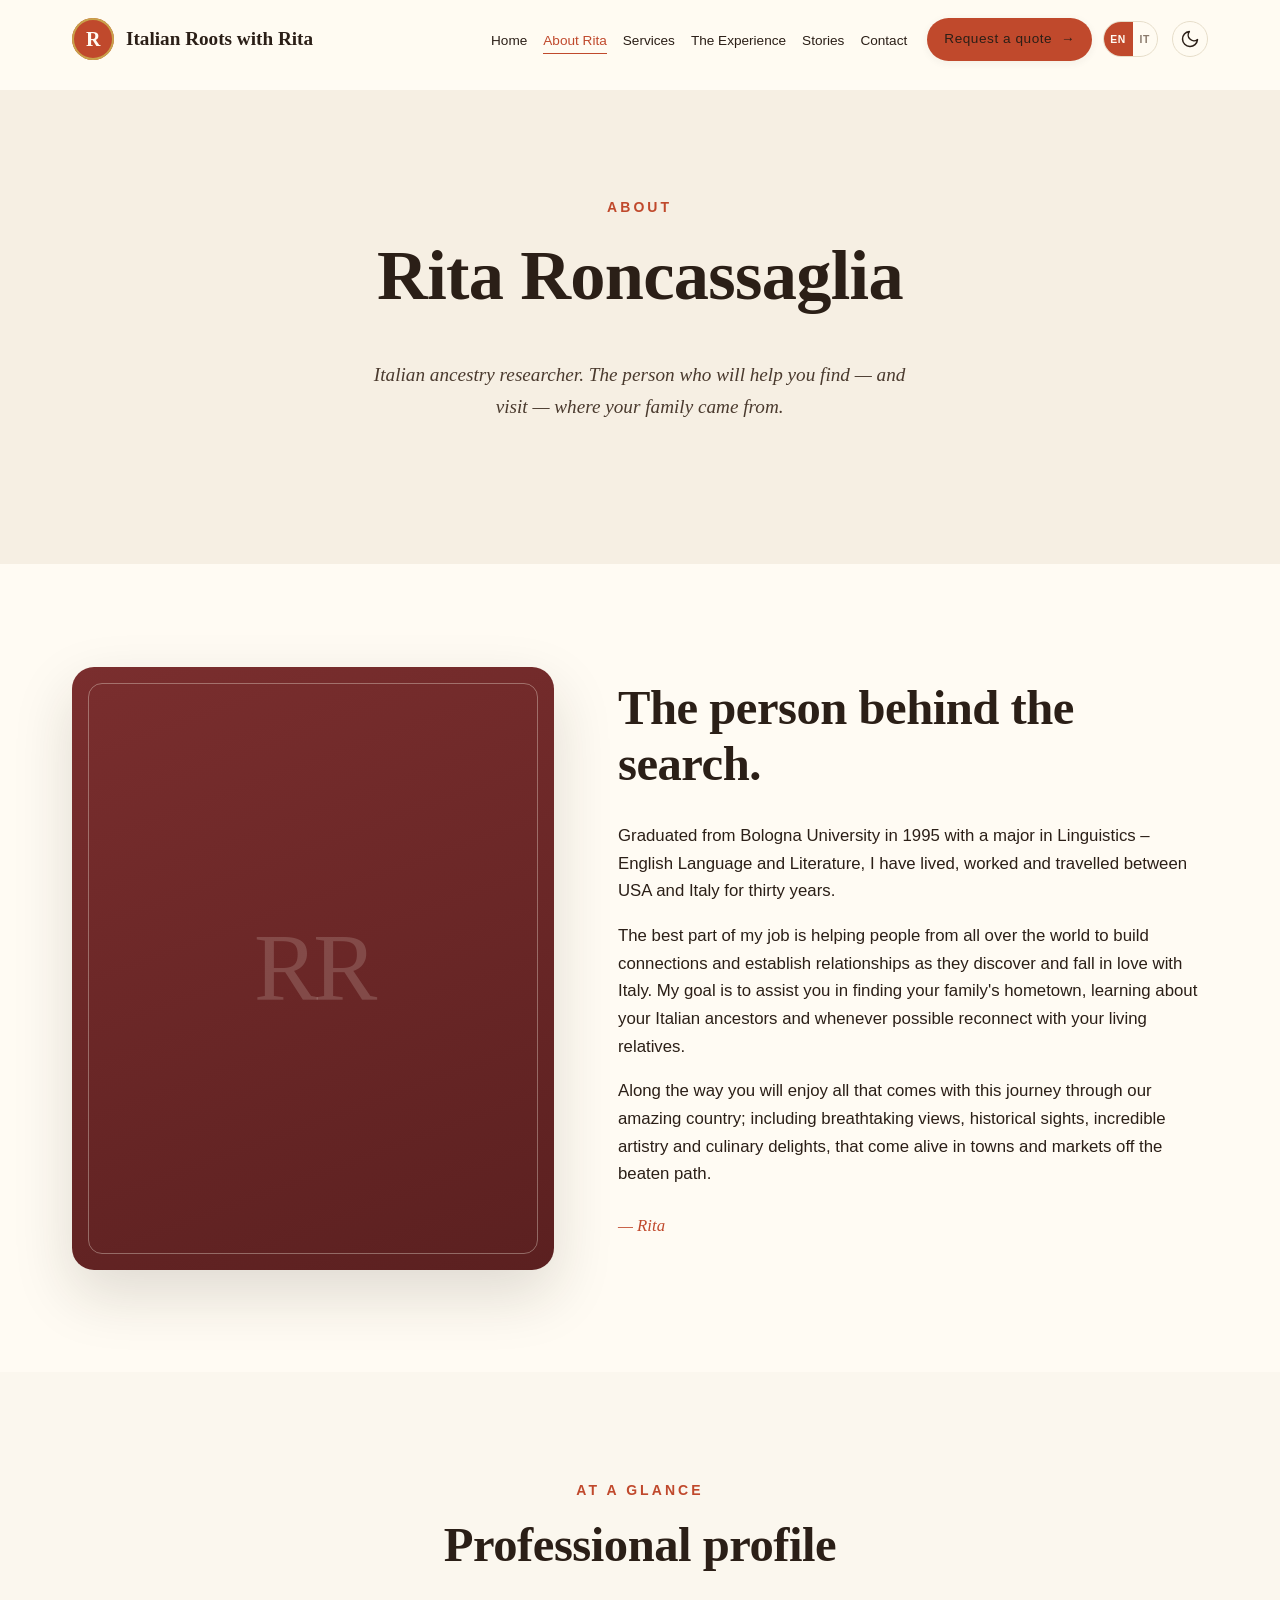
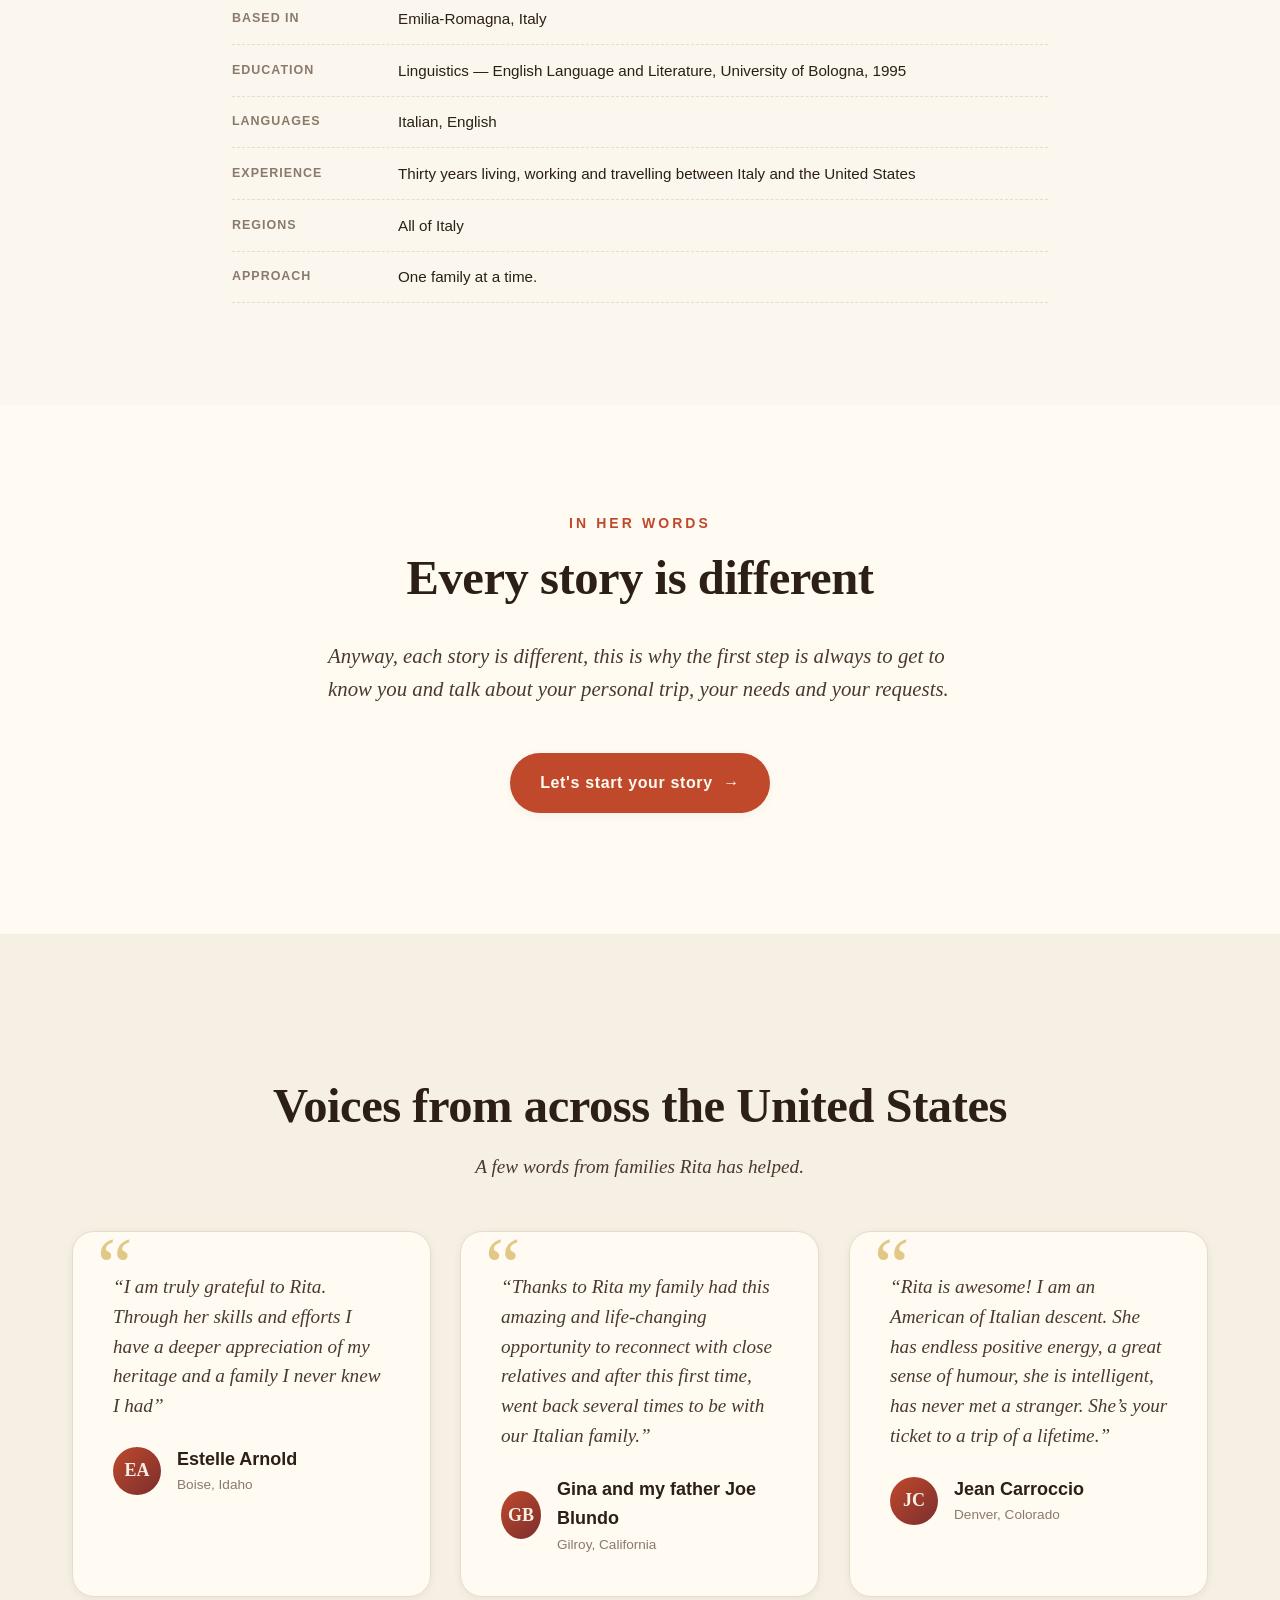
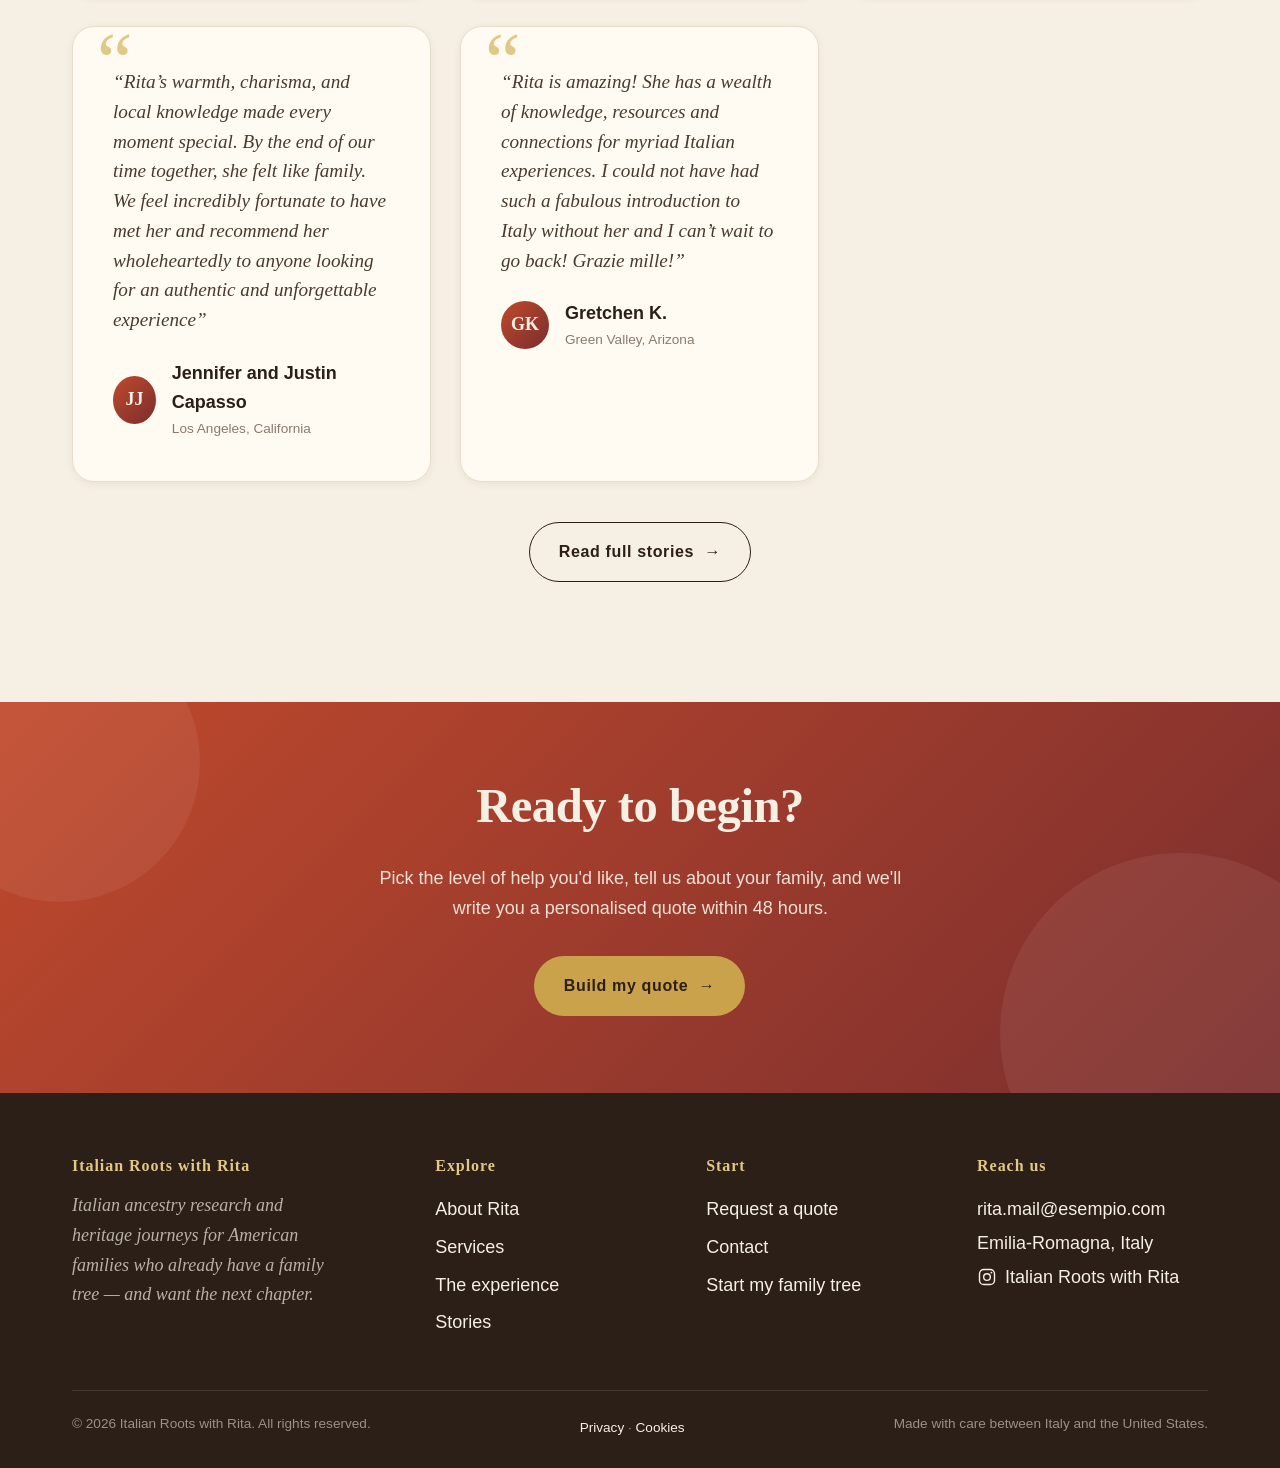
==== about.html @ 190e969a "Revisione dei contenuti e versione italiana del sito Contenuti - Auto a noleggio: Rita non e' piu' d" ====
<!DOCTYPE html>
<html lang="en">
<head>
  <meta charset="UTF-8" />
  <meta name="viewport" content="width=device-width, initial-scale=1.0" />
  <meta name="color-scheme" content="light dark" />
  <script>
    (function(){
      function apply(){
        try{
          if(localStorage.getItem("rr_theme")==="dark"){
            document.documentElement.setAttribute("data-theme","dark");
          }else{
            document.documentElement.removeAttribute("data-theme");
          }
        }catch(e){}
      }
      apply();
      window.addEventListener("pageshow", function(e){ if(e.persisted) apply(); });
    })();
  </script>
  <title>About Rita — Italian Ancestry Research</title>
  <meta name="description" content="Meet Rita Roncassaglia: Italian researcher, parish-record specialist, and personal assistant for American families looking for their Italian origins." />
  <link rel="icon" href="assets/img/favicon.svg" type="image/svg+xml" />
  <link rel="apple-touch-icon" href="assets/img/favicon.svg" />
  <meta property="og:type" content="website" />
  <meta property="og:title" content="About Rita — Italian Ancestry Research" />
  <meta property="og:description" content="Meet Rita Roncassaglia: Italian researcher, parish-record specialist, and personal assistant for American families looking for their Italian origins." />
  <meta property="og:image" content="https://rikybasket33.github.io/sito-rita/assets/img/og-card.png" />
  <meta property="og:locale" content="en_US" />
  <meta name="twitter:card" content="summary_large_image" />
  <meta name="twitter:title" content="About Rita — Italian Ancestry Research" />
  <meta name="twitter:description" content="Meet Rita Roncassaglia: Italian researcher, parish-record specialist, and personal assistant for American families looking for their Italian origins." />
  <meta name="twitter:image" content="https://rikybasket33.github.io/sito-rita/assets/img/og-card.png" />

  <link rel="stylesheet" href="assets/css/fonts.css">
  <link rel="stylesheet" href="assets/css/main.css" />
  <link rel="stylesheet" href="assets/css/responsive.css" />
</head>
<body>

  <a class="skip-link" href="#main">Skip to content</a>

  <header class="nav">
    <div class="container nav__inner">
      <a href="index.html" class="brand">
        <span class="brand__mark">R</span>
        <span>
          <span class="brand__name" data-biz="name">Italian Roots with Rita</span>
          <span class="brand__tagline" data-biz="tagline">Italian Ancestry & Heritage Journeys</span>
        </span>
      </a>
      <nav class="nav__group">
        <ul class="nav__links">
          <li><a href="index.html">Home</a></li>
          <li><a href="about.html">About Rita</a></li>
          <li><a href="services.html">Services</a></li>
          <li><a href="experience.html">The Experience</a></li>
          <li><a href="testimonials.html">Stories</a></li>
          <li><a href="contact.html">Contact</a></li>
          <li class="nav__cta"><a class="btn btn--primary" href="quote.html"><span>Request a quote</span> <span class="arrow">→</span></a></li>
        </ul>
        <div class="lang-switch" role="group" aria-label="Language / Lingua">
          <button class="lang-switch__btn is-active" type="button" data-lang="en" aria-pressed="true">EN</button>
          <button class="lang-switch__btn" type="button" data-lang="it" aria-pressed="false">IT</button>
        </div>
        <button class="theme-toggle" type="button" aria-label="Switch to dark mode" aria-pressed="false">
          <svg class="icon-moon" viewBox="0 0 24 24" fill="none" stroke="currentColor" stroke-width="1.8" stroke-linecap="round" stroke-linejoin="round" aria-hidden="true">
            <path d="M21 12.79A9 9 0 1 1 11.21 3 7 7 0 0 0 21 12.79z"/>
          </svg>
          <svg class="icon-sun" viewBox="0 0 24 24" fill="none" stroke="currentColor" stroke-width="1.8" stroke-linecap="round" stroke-linejoin="round" aria-hidden="true">
            <circle cx="12" cy="12" r="4"/>
            <path d="M12 2v2M12 20v2M4.93 4.93l1.41 1.41M17.66 17.66l1.41 1.41M2 12h2M20 12h2M4.93 19.07l1.41-1.41M17.66 6.34l1.41-1.41"/>
          </svg>
        </button>
        <button class="nav__toggle" aria-label="Menu" aria-expanded="false">
          <span></span><span></span><span></span>
        </button>
      </nav>
    </div>
  </header>

  <main class="page" id="main">

    <!-- ===================== HEADER ===================== -->
    <section class="section section--cream-deep">
      <div class="container container--narrow" style="text-align:center;">
        <span class="eyebrow eyebrow--center reveal">About</span>
        <h1 class="reveal">Rita Roncassaglia</h1>
        <p class="section-subtitle reveal" style="margin-left:auto; margin-right:auto;">
          Italian ancestry researcher. The person who will help you find — and visit — where your family came from.
        </p>
      </div>
    </section>

    <!-- ===================== PROFILE ===================== -->
    <section class="section">
      <div class="container">
        <div class="profile">
          <div class="profile__media reveal reveal--left">
            <div class="frame-ornament"></div>
            <object class="ornament" style="position:absolute; top:14px; left:14px; width:46px; color: var(--c-gold-soft);" data="assets/img/ornament-corner.svg" type="image/svg+xml" aria-hidden="true"></object>
            <object class="ornament" style="position:absolute; bottom:14px; right:14px; width:46px; color: var(--c-gold-soft); transform: rotate(180deg);" data="assets/img/ornament-corner.svg" type="image/svg+xml" aria-hidden="true"></object>
          </div>
          <div class="profile__body reveal reveal--right">
            <h2>The person behind the search.</h2>
            <p>
              Graduated from Bologna University in 1995 with a major in Linguistics – English Language
              and Literature, I have lived, worked and travelled between USA and Italy for thirty years.
            </p>
            <p>
              The best part of my job is helping people from all over the world to build connections and
              establish relationships as they discover and fall in love with Italy. My goal is to assist you
              in finding your family's hometown, learning about your Italian ancestors and whenever possible
              reconnect with your living relatives.
            </p>
            <p>
              Along the way you will enjoy all that comes with this journey through our amazing country;
              including breathtaking views, historical sights, incredible artistry and culinary delights,
              that come alive in towns and markets off the beaten path.
            </p>
            <p class="profile__signature">— Rita</p>
          </div>
        </div>
      </div>
    </section>

    <!-- ===================== FACTS ===================== -->
    <section class="section section--cream">
      <div class="container container--narrow">
        <div class="reveal" style="text-align:center;">
          <span class="eyebrow eyebrow--center">At a glance</span>
          <h2>Professional profile</h2>
        </div>
        <dl class="fact-list reveal" data-delay="150">
          <li><dt class="lbl">Based in</dt><dd data-biz="location">Italy</dd></li>
          <li><dt class="lbl">Education</dt><dd>Linguistics &mdash; English Language and Literature, University of Bologna, 1995</dd></li>
          <li><dt class="lbl">Languages</dt><dd>Italian, English</dd></li>
          <li><dt class="lbl">Experience</dt><dd>Thirty years living, working and travelling between Italy and the United States</dd></li>
          <li><dt class="lbl">Regions</dt><dd>All of Italy</dd></li>
          <li><dt class="lbl">Approach</dt><dd>One family at a time.</dd></li>
        </dl>
      </div>
    </section>

    <!-- ===================== HER WORDS ===================== -->
    <section class="section">
      <div class="container container--narrow">
        <div class="reveal" style="text-align:center;">
          <span class="eyebrow eyebrow--center">In her words</span>
          <h2>Every story is different</h2>
        </div>

        <div class="reveal" data-delay="150" style="font-family: var(--f-accent); font-size: 1.3rem; line-height: 1.6; color: var(--c-ink-soft); font-style: italic; max-width: 60ch; margin: 2rem auto;">
          <p>
            Anyway, each story is different, this is why the first step is always to get to know you
            and talk about your personal trip, your needs and your requests.
          </p>
        </div>
        <p style="text-align:center; margin-top: 3rem;" class="reveal">
          <a href="quote.html" class="btn btn--primary">Let's start your story <span class="arrow">→</span></a>
        </p>
      </div>
    </section>

    <!-- ===================== CREDIBILITY ===================== -->
    <section class="section section--cream-deep">
      <div class="container">
        <div style="text-align:center;">
          <span class="eyebrow eyebrow--center reveal">Who I've helped</span>
          <h2 class="section-title reveal">Voices from across the United States</h2>
          <p class="section-subtitle reveal" style="margin-left:auto; margin-right:auto;">
            A few words from families Rita has helped.
          </p>
        </div>

        <div class="testimonials-grid" style="margin-top: 3rem;">
          <article class="testimonial reveal">
            <p class="testimonial__body">&ldquo;I am truly grateful to Rita. Through her skills and efforts I have a deeper appreciation of my heritage and a family I never knew I had&rdquo;</p>
            <div class="testimonial__author">
              <div class="testimonial__avatar">EA</div>
              <div>
                <div class="testimonial__name">Estelle Arnold</div>
                <div class="testimonial__from">Boise, Idaho</div>
              </div>
            </div>
          </article>

          <article class="testimonial reveal" data-delay="80">
            <p class="testimonial__body">&ldquo;Thanks to Rita my family had this amazing and life-changing opportunity to reconnect with close relatives and after this first time, went back several times to be with our Italian family.&rdquo;</p>
            <div class="testimonial__author">
              <div class="testimonial__avatar">GB</div>
              <div>
                <div class="testimonial__name">Gina and my father Joe Blundo</div>
                <div class="testimonial__from">Gilroy, California</div>
              </div>
            </div>
          </article>

          <article class="testimonial reveal" data-delay="160">
            <p class="testimonial__body">&ldquo;Rita is awesome! I am an American of Italian descent. She has endless positive energy, a great sense of humour, she is intelligent, has never met a stranger. She&rsquo;s your ticket to a trip of a lifetime.&rdquo;</p>
            <div class="testimonial__author">
              <div class="testimonial__avatar">JC</div>
              <div>
                <div class="testimonial__name">Jean Carroccio</div>
                <div class="testimonial__from">Denver, Colorado</div>
              </div>
            </div>
          </article>

          <article class="testimonial reveal" data-delay="240">
            <p class="testimonial__body">&ldquo;Rita&rsquo;s warmth, charisma, and local knowledge made every moment special. By the end of our time together, she felt like family. We feel incredibly fortunate to have met her and recommend her wholeheartedly to anyone looking for an authentic and unforgettable experience&rdquo;</p>
            <div class="testimonial__author">
              <div class="testimonial__avatar">JJ</div>
              <div>
                <div class="testimonial__name">Jennifer and Justin Capasso</div>
                <div class="testimonial__from">Los Angeles, California</div>
              </div>
            </div>
          </article>

          <article class="testimonial reveal" data-delay="320">
            <p class="testimonial__body">&ldquo;Rita is amazing! She has a wealth of knowledge, resources and connections for myriad Italian experiences. I could not have had such a fabulous introduction to Italy without her and I can&rsquo;t wait to go back! Grazie mille!&rdquo;</p>
            <div class="testimonial__author">
              <div class="testimonial__avatar">GK</div>
              <div>
                <div class="testimonial__name">Gretchen K.</div>
                <div class="testimonial__from">Green Valley, Arizona</div>
              </div>
            </div>
          </article>
        </div>

        <p class="reveal" style="text-align:center; margin-top: 2.5rem;">
          <a href="testimonials.html" class="btn btn--ghost">Read full stories <span class="arrow">→</span></a>
        </p>
      </div>
    </section>

    <!-- CTA -->
    <section class="cta-strip">
      <div class="container">
        <h2 class="reveal">Ready to begin?</h2>
        <p class="reveal">
          Pick the level of help you'd like, tell us about your family, and we'll write you a personalised quote within 48 hours.
        </p>
        <a href="quote.html" class="btn btn--gold reveal">Build my quote <span class="arrow">→</span></a>
      </div>
    </section>

  </main>

  <footer class="footer">
    <div class="container">
      <div class="footer__grid">
        <div class="footer__brand">
          <h4 data-biz="name">Italian Roots with Rita</h4>
          <p>Italian ancestry research and heritage journeys for American families who already have a family tree — and want the next chapter.</p>
        </div>
        <div><h4>Explore</h4><ul>
          <li><a href="about.html">About Rita</a></li>
          <li><a href="services.html">Services</a></li>
          <li><a href="experience.html">The experience</a></li>
          <li><a href="testimonials.html">Stories</a></li>
        </ul></div>
        <div><h4>Start</h4><ul>
          <li><a href="quote.html">Request a quote</a></li>
          <li><a href="contact.html">Contact</a></li>
          <li><a href="contact.html#tree">Start my family tree</a></li>
        </ul></div>
        <div><h4>Reach us</h4><ul>
          <li><a href="#" data-biz="email">info@example.com</a></li>
          <li><span data-biz="location">Emilia-Romagna, Italy</span></li>
          <li><a class="footer__ig" data-biz="instagram" href="https://www.instagram.com/" target="_blank" rel="noopener me" aria-label="Italian Roots with Rita on Instagram"><svg viewBox="0 0 24 24" fill="none" stroke="currentColor" stroke-width="1.7" stroke-linecap="round" stroke-linejoin="round" aria-hidden="true"><rect x="3" y="3" width="18" height="18" rx="5.2"/><circle cx="12" cy="12" r="4"/><circle cx="17.3" cy="6.7" r="1.15" fill="currentColor" stroke="none"/></svg><span>Italian Roots with Rita</span></a></li>
        </ul></div>
      </div>
      <div class="footer__bottom">
        <span>© <span data-biz="year">2026</span> Italian Roots with Rita. <span>All rights reserved.</span></span>
        <span><a href="privacy.html">Privacy</a> &middot; <a href="cookies.html">Cookies</a></span>
        <span>Made with care between Italy and the United States.</span>
      </div>
    </div>
  </footer>

  <script src="assets/js/config.js"></script>
  <script src="assets/js/main.js"></script>
  <script src="assets/js/i18n-it.js"></script>
  <script src="assets/js/i18n.js"></script>
</body>
</html>
---- assets/css/main.css ----
/* =============================================================
   ROOT TOKENS — Tuscan / Italian heritage palette
   ============================================================= */
:root {
  /* Colors */
  --c-terracotta: #C0492C;
  --c-terracotta-deep: #9A3A23;
  --c-cream: #F6EFE3;
  --c-cream-soft: #FBF7EE;
  --c-ivory: #FFFBF3;
  --c-olive: #6E7F4F;
  --c-olive-deep: #54623C;
  --c-wine: #7A2E2E;
  --c-wine-deep: #5B2020;
  --c-gold: #C9A24B;
  --c-gold-soft: #E2C886;
  --c-ink: #2B1F17;
  --c-ink-soft: #4A3A2E;
  --c-muted: #8A7A6C;
  --c-line: #E6DDC9;

  /* Typography */
  --f-display: "Playfair Display", "Cormorant Garamond", Georgia, serif;
  --f-accent: "Cormorant Garamond", Georgia, serif;
  --f-body: "Inter", "Helvetica Neue", Arial, sans-serif;

  /* Sizing — generous for older readers */
  --fs-xxxl: clamp(2.6rem, 5.5vw, 4.6rem);
  --fs-xxl:  clamp(2rem, 3.8vw, 3.2rem);
  --fs-xl:   clamp(1.5rem, 2.4vw, 2.1rem);
  --fs-l:    clamp(1.2rem, 1.5vw, 1.4rem);
  --fs-m:    1.125rem;
  --fs-s:    1rem;
  --fs-xs:   0.875rem;

  /* Layout */
  --container: 1200px;
  --container-narrow: 880px;
  --radius-s: 6px;
  --radius-m: 12px;
  --radius-l: 22px;

  /* Shadows — soft and warm, never harsh */
  --shadow-s: 0 2px 8px rgba(43, 31, 23, 0.06);
  --shadow-m: 0 10px 30px rgba(43, 31, 23, 0.10);
  --shadow-l: 0 24px 60px rgba(43, 31, 23, 0.15);

  /* Motion */
  --ease: cubic-bezier(0.22, 0.61, 0.36, 1);
  --t-fast: 180ms;
  --t-med: 380ms;
  --t-slow: 720ms;
}

/* =============================================================
   RESET / BASE
   ============================================================= */
*, *::before, *::after { box-sizing: border-box; }

html {
  scroll-behavior: smooth;
  /* La barra in alto e' fissa: senza questo, saltando a un
     ancoraggio (#driving, #journey, #tree...) il titolo finisce sotto. */
  scroll-padding-top: 6rem;
}

body {
  margin: 0;
  font-family: var(--f-body);
  font-size: var(--fs-m);
  line-height: 1.65;
  color: var(--c-ink);
  background: var(--c-ivory);
  -webkit-font-smoothing: antialiased;
  text-rendering: optimizeLegibility;
}

img, svg { max-width: 100%; display: block; }

h1, h2, h3, h4 {
  font-family: var(--f-display);
  font-weight: 600;
  color: var(--c-ink);
  line-height: 1.15;
  letter-spacing: -0.01em;
  margin: 0 0 0.6em;
}

h1 { font-size: var(--fs-xxxl); }
h2 { font-size: var(--fs-xxl); }
h3 { font-size: var(--fs-xl); }
h4 { font-size: var(--fs-l); }

p { margin: 0 0 1em; }

a {
  color: var(--c-wine);
  text-decoration: none;
  transition: color var(--t-fast) var(--ease);
}
a:hover { color: var(--c-terracotta); }

::selection { background: var(--c-gold-soft); color: var(--c-ink); }

/* =============================================================
   LAYOUT HELPERS
   ============================================================= */
.container {
  width: 100%;
  max-width: var(--container);
  margin: 0 auto;
  padding: 0 clamp(1rem, 3vw, 2rem);
}
.container--narrow { max-width: var(--container-narrow); }

.section {
  padding: clamp(4rem, 8vw, 7rem) 0;
  position: relative;
}
.section--tight { padding: clamp(2.5rem, 5vw, 4rem) 0; }
.section--cream { background: var(--c-cream-soft); }
.section--cream-deep { background: var(--c-cream); }
.section--dark {
  background: var(--c-ink);
  color: var(--c-cream);
}
.section--dark h1, .section--dark h2, .section--dark h3, .section--dark h4 { color: var(--c-cream); }
.section--dark a { color: var(--c-gold-soft); }

.eyebrow {
  display: inline-block;
  font-family: var(--f-body);
  font-size: var(--fs-xs);
  text-transform: uppercase;
  letter-spacing: 0.22em;
  color: var(--c-terracotta);
  font-weight: 600;
  margin-bottom: 1rem;
  position: relative;
  padding-left: 2.4rem;
}
.eyebrow::before {
  content: "";
  position: absolute;
  left: 0; top: 50%;
  width: 1.8rem; height: 1px;
  background: var(--c-terracotta);
  transform: translateY(-50%);
}
.section--dark .eyebrow { color: var(--c-gold-soft); }
.section--dark .eyebrow::before { background: var(--c-gold-soft); }

.section-title {
  margin-bottom: 1rem;
}
.section-subtitle {
  font-family: var(--f-accent);
  font-size: var(--fs-l);
  color: var(--c-ink-soft);
  font-style: italic;
  max-width: 56ch;
  margin-bottom: 2.5rem;
}
.section--dark .section-subtitle { color: var(--c-cream); opacity: 0.85; }

/* =============================================================
   BUTTONS
   ============================================================= */
.btn {
  display: inline-flex;
  align-items: center;
  gap: 0.65em;
  font-family: var(--f-body);
  font-size: var(--fs-s);
  font-weight: 600;
  letter-spacing: 0.04em;
  padding: 1rem 1.8rem;
  border-radius: 999px;
  border: 1px solid transparent;
  cursor: pointer;
  text-decoration: none;
  transition: transform var(--t-fast) var(--ease),
              background var(--t-med) var(--ease),
              color var(--t-med) var(--ease),
              box-shadow var(--t-med) var(--ease);
  white-space: nowrap;
}
.btn:hover { transform: translateY(-2px); }
.btn:active { transform: translateY(0); }

.btn--primary {
  background: var(--c-terracotta);
  color: var(--c-ivory);
  box-shadow: var(--shadow-s);
}
.btn--primary:hover {
  background: var(--c-terracotta-deep);
  color: var(--c-ivory);
  box-shadow: var(--shadow-m);
}

.btn--ghost {
  background: transparent;
  color: var(--c-ink);
  border-color: var(--c-ink);
}
.btn--ghost:hover {
  background: var(--c-ink);
  color: var(--c-ivory);
}
.section--dark .btn--ghost {
  color: var(--c-cream);
  border-color: var(--c-cream);
}
.section--dark .btn--ghost:hover {
  background: var(--c-cream);
  color: var(--c-ink);
}

.btn--gold {
  background: var(--c-gold);
  color: var(--c-ink);
}
.btn--gold:hover { background: var(--c-gold-soft); }

.btn--wide {
  width: 100%;
  justify-content: center;
}

.btn .arrow {
  display: inline-block;
  transition: transform var(--t-med) var(--ease);
}
.btn:hover .arrow { transform: translateX(4px); }

/* =============================================================
   NAVIGATION
   ============================================================= */
.nav {
  position: fixed;
  top: 0; left: 0; right: 0;
  z-index: 100;
  padding: 1.1rem 0;
  background: rgba(255, 251, 243, 0.85);
  backdrop-filter: saturate(140%) blur(14px);
  -webkit-backdrop-filter: saturate(140%) blur(14px);
  border-bottom: 1px solid transparent;
  transition: padding var(--t-med) var(--ease),
              background var(--t-med) var(--ease),
              border-color var(--t-med) var(--ease);
}
.nav--scrolled {
  padding: 0.7rem 0;
  border-bottom-color: var(--c-line);
  box-shadow: var(--shadow-s);
}

.nav__inner {
  display: flex;
  align-items: center;
  justify-content: space-between;
  gap: 2rem;
}

.brand {
  display: flex;
  align-items: center;
  gap: 0.75rem;
  text-decoration: none;
  color: var(--c-ink);
}
.brand__mark {
  width: 42px; height: 42px;
  border-radius: 50%;
  background: var(--c-terracotta);
  display: grid; place-items: center;
  color: var(--c-ivory);
  font-family: var(--f-display);
  font-weight: 700;
  font-size: 1.25rem;
  letter-spacing: -0.02em;
  box-shadow: inset 0 0 0 2px var(--c-gold);
}
.brand__name {
  font-family: var(--f-display);
  font-size: 1.2rem;
  font-weight: 600;
  line-height: 1.05;
}
.brand__tagline {
  display: block;
  font-family: var(--f-body);
  font-size: 0.72rem;
  letter-spacing: 0.18em;
  text-transform: uppercase;
  color: var(--c-muted);
  font-weight: 500;
  margin-top: 2px;
}

.nav__links {
  display: flex;
  align-items: center;
  gap: 2rem;
  list-style: none;
  padding: 0; margin: 0;
}
.nav__links a {
  color: var(--c-ink);
  font-weight: 500;
  font-size: 0.95rem;
  position: relative;
  padding: 0.3rem 0;
}
.nav__links a::after {
  content: "";
  position: absolute;
  left: 0; bottom: -2px;
  height: 1px; width: 0;
  background: var(--c-terracotta);
  transition: width var(--t-med) var(--ease);
}
.nav__links a:hover { color: var(--c-terracotta); }
.nav__links a:hover::after,
.nav__links a.is-active::after { width: 100%; }
.nav__links a.is-active { color: var(--c-terracotta); }

.nav__cta { margin-left: 0.5rem; }

.nav__group {
  display: flex;
  align-items: center;
  gap: 0.5rem;
}

.nav__toggle {
  display: none;
  background: none;
  border: 0;
  width: 44px; height: 44px;
  cursor: pointer;
  padding: 0;
}
.nav__toggle span {
  display: block;
  width: 24px; height: 2px;
  background: var(--c-ink);
  margin: 5px auto;
  transition: transform var(--t-med) var(--ease), opacity var(--t-fast) var(--ease);
}
.nav--open .nav__toggle span:nth-child(1) { transform: translateY(7px) rotate(45deg); }
.nav--open .nav__toggle span:nth-child(2) { opacity: 0; }
.nav--open .nav__toggle span:nth-child(3) { transform: translateY(-7px) rotate(-45deg); }

/* Pushes content below the fixed nav */
.page { padding-top: 90px; }

/* =============================================================
   HERO
   ============================================================= */
.hero {
  position: relative;
  min-height: calc(100vh - 90px);
  display: flex;
  align-items: center;
  overflow: hidden;
  background:
    radial-gradient(ellipse at 80% 20%, rgba(201, 162, 75, 0.18), transparent 60%),
    radial-gradient(ellipse at 10% 80%, rgba(192, 73, 44, 0.12), transparent 60%),
    linear-gradient(180deg, var(--c-ivory) 0%, var(--c-cream) 100%);
}

.hero__bg {
  position: absolute;
  inset: 0;
  pointer-events: none;
  z-index: 0;
}
.hero__bg svg,
.hero__bg img { width: 100%; height: 100%; object-fit: cover; }

.hero__inner {
  position: relative;
  z-index: 2;
  display: grid;
  grid-template-columns: 1.1fr 0.9fr;
  gap: clamp(2rem, 5vw, 5rem);
  align-items: center;
  padding: clamp(3rem, 6vw, 5rem) 0;
}

.hero__title {
  font-size: clamp(2.8rem, 6.5vw, 5.4rem);
  line-height: 1.02;
  margin-bottom: 1.4rem;
}
.hero__title .italic {
  font-family: var(--f-accent);
  font-style: italic;
  font-weight: 500;
  color: var(--c-terracotta);
}
.hero__title .underline {
  position: relative;
  white-space: nowrap;
}
.hero__title .underline::after {
  content: "";
  position: absolute;
  left: 0; right: 0; bottom: -0.08em;
  height: 0.18em;
  background: var(--c-gold);
  opacity: 0.45;
  border-radius: 4px;
  transform-origin: left;
  animation: underline-grow 1.4s var(--ease) 1s both;
}
@keyframes underline-grow {
  from { transform: scaleX(0); }
  to   { transform: scaleX(1); }
}

.hero__lead {
  font-family: var(--f-accent);
  font-size: clamp(1.2rem, 1.7vw, 1.5rem);
  color: var(--c-ink-soft);
  font-style: italic;
  max-width: 32ch;
  margin-bottom: 2rem;
}

.hero__ctas {
  display: flex;
  flex-wrap: wrap;
  gap: 1rem;
  margin-bottom: 2.5rem;
}
/* Un solo pulsante, lungo quanto la colonna del testo */
.hero__ctas--single { display: block; }
.hero__ctas--single .btn { max-width: 520px; }

.hero__stats {
  display: flex;
  gap: clamp(1.5rem, 3vw, 3rem);
  margin-top: 1rem;
  flex-wrap: wrap;
}
.stat__num {
  font-family: var(--f-display);
  font-size: 2.2rem;
  color: var(--c-terracotta);
  line-height: 1;
  font-weight: 600;
}
.stat__lab {
  font-size: 0.82rem;
  text-transform: uppercase;
  letter-spacing: 0.15em;
  color: var(--c-muted);
  margin-top: 0.4rem;
}

/* Hero portrait card */
.hero__visual {
  position: relative;
  aspect-ratio: 4/5;
  border-radius: var(--radius-l);
  overflow: hidden;
  box-shadow: var(--shadow-l);
  background:
    linear-gradient(180deg, rgba(43, 31, 23, 0) 40%, rgba(43, 31, 23, 0.55) 100%),
    linear-gradient(135deg, var(--c-olive) 0%, var(--c-olive-deep) 100%);
}
.hero__visual::before {
  content: "";
  position: absolute; inset: 0;
  background:
    radial-gradient(circle at 30% 30%, rgba(255, 251, 243, 0.20), transparent 50%),
    repeating-linear-gradient(45deg, rgba(255, 251, 243, 0.04) 0 2px, transparent 2px 8px);
}
.hero__visual-caption {
  position: absolute;
  left: 1.5rem; right: 1.5rem; bottom: 1.5rem;
  color: var(--c-cream);
  font-family: var(--f-accent);
  font-style: italic;
  font-size: 1.15rem;
  z-index: 2;
  line-height: 1.3;
}
.hero__visual-caption strong {
  display: block;
  font-family: var(--f-display);
  font-style: normal;
  font-size: 1.4rem;
  margin-bottom: 0.3rem;
  color: var(--c-cream);
}

/* Floating ornaments on the hero portrait */
.hero__visual .ornament {
  position: absolute;
  z-index: 1;
  opacity: 0.55;
}
.hero__visual .ornament--top    { top: 1.2rem; left: 1.2rem; width: 56px; }
.hero__visual .ornament--bottom { bottom: 5rem; right: 1.2rem; width: 64px; }

/* Scroll cue */
.scroll-cue {
  position: absolute;
  left: 50%; bottom: 1.8rem;
  transform: translateX(-50%);
  display: flex;
  flex-direction: column;
  align-items: center;
  gap: 0.5rem;
  font-size: 0.75rem;
  text-transform: uppercase;
  letter-spacing: 0.25em;
  color: var(--c-muted);
  z-index: 3;
}
.scroll-cue::after {
  content: "";
  width: 1px; height: 36px;
  background: linear-gradient(180deg, var(--c-muted), transparent);
  animation: cue-pulse 2s ease-in-out infinite;
}
@keyframes cue-pulse {
  0%, 100% { opacity: 0.4; transform: scaleY(0.8); }
  50%      { opacity: 1; transform: scaleY(1.1); }
}

/* =============================================================
   FEATURE / STORY GRID
   ============================================================= */
.feature-grid {
  display: grid;
  grid-template-columns: repeat(auto-fit, minmax(260px, 1fr));
  gap: 1.8rem;
}
.feature {
  background: var(--c-ivory);
  border: 1px solid var(--c-line);
  border-radius: var(--radius-m);
  padding: 2rem 1.8rem;
  transition: transform var(--t-med) var(--ease),
              box-shadow var(--t-med) var(--ease),
              border-color var(--t-med) var(--ease);
  position: relative;
  overflow: hidden;
}
.feature:hover {
  transform: translateY(-6px);
  box-shadow: var(--shadow-m);
  border-color: var(--c-gold-soft);
}
.feature__icon {
  width: 54px; height: 54px;
  border-radius: 50%;
  background: var(--c-cream);
  display: grid; place-items: center;
  margin-bottom: 1.4rem;
  color: var(--c-terracotta);
}
.feature__title {
  font-size: 1.35rem;
  margin-bottom: 0.5rem;
}
.feature__body {
  color: var(--c-ink-soft);
  font-size: 0.98rem;
  line-height: 1.6;
}

/* =============================================================
   PACKAGE CARDS
   ============================================================= */
.packages {
  display: grid;
  grid-template-columns: repeat(auto-fit, minmax(320px, 1fr));
  gap: 2rem;
}
.package {
  position: relative;
  background: var(--c-ivory);
  border-radius: var(--radius-l);
  padding: 2.5rem 2rem;
  border: 1px solid var(--c-line);
  display: flex;
  flex-direction: column;
  box-shadow: var(--shadow-s);
  transition: transform var(--t-med) var(--ease), box-shadow var(--t-med) var(--ease);
}
.package:hover {
  transform: translateY(-4px);
  box-shadow: var(--shadow-l);
}
.package--featured {
  background: linear-gradient(160deg, var(--c-cream-soft) 0%, var(--c-ivory) 100%);
  border-color: var(--c-gold);
}
.package__ribbon {
  position: absolute;
  top: 1.4rem; right: -0.6rem;
  background: var(--c-gold);
  color: var(--c-ink);
  font-size: 0.72rem;
  font-weight: 700;
  letter-spacing: 0.18em;
  text-transform: uppercase;
  padding: 0.4rem 0.9rem;
  border-radius: 4px 0 0 4px;
  box-shadow: var(--shadow-s);
}
.package__name {
  font-size: 1.7rem;
  margin-bottom: 0.4rem;
}
.package__sub {
  font-family: var(--f-accent);
  font-style: italic;
  color: var(--c-ink-soft);
  margin-bottom: 1.5rem;
}
.package__list {
  list-style: none;
  padding: 0; margin: 0 0 2rem;
  display: grid;
  gap: 0.7rem;
  flex-grow: 1;
}
.package__list li {
  position: relative;
  padding-left: 1.8rem;
  color: var(--c-ink-soft);
  font-size: 0.98rem;
}
.package__list li::before {
  content: "";
  position: absolute;
  left: 0; top: 0.55em;
  width: 10px; height: 10px;
  border: 2px solid var(--c-olive);
  border-top: 0; border-right: 0;
  transform: rotate(-45deg);
}
.package__note {
  font-size: 0.85rem;
  color: var(--c-muted);
  border-top: 1px dashed var(--c-line);
  padding-top: 1rem;
  margin-top: auto;
  margin-bottom: 1.4rem;
  font-style: italic;
}

/* =============================================================
   TESTIMONIALS
   ============================================================= */
.testimonial {
  background: var(--c-ivory);
  border-radius: var(--radius-l);
  padding: 2.5rem;
  border: 1px solid var(--c-line);
  position: relative;
  box-shadow: var(--shadow-s);
  transition: transform var(--t-med) var(--ease), box-shadow var(--t-med) var(--ease);
}
.testimonial:hover {
  transform: translateY(-4px);
  box-shadow: var(--shadow-m);
}
.testimonial::before {
  content: "\201C";
  position: absolute;
  top: -0.4rem; left: 1.5rem;
  font-family: var(--f-display);
  font-size: 5rem;
  color: var(--c-gold-soft);
  line-height: 1;
}
.testimonial__body {
  font-family: var(--f-accent);
  font-style: italic;
  font-size: 1.2rem;
  line-height: 1.55;
  color: var(--c-ink-soft);
  margin-bottom: 1.5rem;
}
.testimonial__author {
  display: flex;
  align-items: center;
  gap: 1rem;
}
.testimonial__avatar {
  width: 48px; height: 48px;
  border-radius: 50%;
  background: linear-gradient(135deg, var(--c-terracotta), var(--c-wine));
  color: var(--c-cream);
  display: grid; place-items: center;
  font-family: var(--f-display);
  font-weight: 700;
}
.testimonial__name {
  font-weight: 600;
  font-family: var(--f-body);
}
.testimonial__from {
  font-size: 0.85rem;
  color: var(--c-muted);
}

.testimonials-grid {
  display: grid;
  grid-template-columns: repeat(auto-fit, minmax(310px, 1fr));
  gap: 1.8rem;
}

/* =============================================================
   PROCESS STEPS
   ============================================================= */
.steps {
  counter-reset: step;
  display: grid;
  gap: 2rem;
}
.step {
  display: grid;
  grid-template-columns: auto 1fr;
  gap: 2rem;
  align-items: start;
  padding: 2rem 0;
  border-bottom: 1px solid var(--c-line);
  position: relative;
}
.step:last-child { border-bottom: 0; }
.step__num {
  counter-increment: step;
  font-family: var(--f-display);
  font-size: 4rem;
  line-height: 1;
  color: var(--c-terracotta);
  opacity: 0.85;
  position: relative;
}
.step__num::after {
  content: counter(step, decimal-leading-zero);
}
.step__title {
  font-size: 1.6rem;
  margin-bottom: 0.6rem;
}
.step__body {
  color: var(--c-ink-soft);
  max-width: 60ch;
}

/* =============================================================
   PROFILE BLOCK (About Rita)
   ============================================================= */
.profile {
  display: grid;
  grid-template-columns: 0.9fr 1.1fr;
  gap: clamp(2rem, 5vw, 5rem);
  align-items: center;
}
.profile__media {
  position: relative;
  width: 100%;          /* see media-frame note: prevents 0-width collapse
                           in a single-column (mobile) grid */
  aspect-ratio: 4/5;
  border-radius: var(--radius-l);
  overflow: hidden;
  box-shadow: var(--shadow-l);
  background:
    linear-gradient(160deg, var(--c-wine) 0%, var(--c-wine-deep) 100%);
}
.profile__media::after {
  content: "RR";
  position: absolute;
  inset: 0;
  display: grid; place-items: center;
  font-family: var(--f-display);
  font-size: 6rem;
  color: rgba(246, 239, 227, 0.18);
  letter-spacing: -0.05em;
}
.profile__media .frame-ornament {
  position: absolute;
  inset: 1rem;
  border: 1px solid rgba(246, 239, 227, 0.35);
  border-radius: calc(var(--radius-l) - 8px);
  pointer-events: none;
}

.profile__body p { font-size: 1.05rem; }
.profile__signature {
  font-family: var(--f-accent);
  font-style: italic;
  font-size: 1.6rem;
  color: var(--c-terracotta);
  margin-top: 1.5rem;
}

.fact-list {
  list-style: none;
  padding: 0; margin: 2rem 0 0;
  display: grid;
  gap: 0.8rem;
}
.fact-list li {
  display: grid;
  grid-template-columns: 110px 1fr;
  gap: 1rem;
  padding-bottom: 0.8rem;
  border-bottom: 1px dashed var(--c-line);
  font-size: 0.95rem;
}
.fact-list dt, .fact-list .lbl {
  font-weight: 600;
  letter-spacing: 0.08em;
  text-transform: uppercase;
  font-size: 0.78rem;
  color: var(--c-muted);
  padding-top: 2px;
}

/* =============================================================
   QUOTE CONFIGURATOR
   ============================================================= */
.configurator {
  display: grid;
  grid-template-columns: 1.3fr 0.9fr;
  gap: 2.5rem;
}
.configurator__form {
  background: var(--c-ivory);
  border: 1px solid var(--c-line);
  border-radius: var(--radius-l);
  padding: clamp(1.8rem, 3vw, 2.8rem);
  box-shadow: var(--shadow-s);
}
.configurator__summary {
  position: sticky;
  top: 100px;
  align-self: start;
  background: var(--c-ink);
  color: var(--c-cream);
  border-radius: var(--radius-l);
  padding: 2rem;
  box-shadow: var(--shadow-m);
}
.configurator__summary h3 { color: var(--c-cream); }
.configurator__summary .summary-list {
  list-style: none;
  padding: 0; margin: 1rem 0 1.5rem;
  display: grid;
  gap: 0.6rem;
}
.configurator__summary .summary-list li {
  display: flex;
  justify-content: space-between;
  gap: 1rem;
  padding-bottom: 0.6rem;
  border-bottom: 1px dashed rgba(246, 239, 227, 0.2);
  font-size: 0.95rem;
}
.configurator__summary .summary-list .lbl {
  color: var(--c-gold-soft);
  font-weight: 500;
}
.configurator__summary .summary-list .val {
  color: var(--c-cream);
  text-align: right;
  max-width: 60%;
}
.configurator__summary .empty {
  color: rgba(246, 239, 227, 0.55);
  font-style: italic;
}

/* Form pieces */
.field { margin-bottom: 1.6rem; }
.field > label {
  display: block;
  font-weight: 600;
  font-size: 0.95rem;
  margin-bottom: 0.5rem;
  letter-spacing: 0.02em;
}
.field > .hint {
  display: block;
  font-size: 0.85rem;
  color: var(--c-muted);
  margin-bottom: 0.6rem;
  font-style: italic;
}
.field input[type="text"],
.field input[type="email"],
.field input[type="tel"],
.field input[type="number"],
.field input[type="date"],
.field select,
.field textarea {
  width: 100%;
  font: inherit;
  padding: 0.85rem 1rem;
  background: var(--c-cream-soft);
  border: 1px solid var(--c-line);
  border-radius: var(--radius-s);
  color: var(--c-ink);
  transition: border-color var(--t-fast) var(--ease), background var(--t-fast) var(--ease);
}
.field input:focus,
.field select:focus,
.field textarea:focus {
  outline: none;
  border-color: var(--c-terracotta);
  background: var(--c-ivory);
  box-shadow: 0 0 0 3px rgba(192, 73, 44, 0.12);
}
.field textarea { resize: vertical; min-height: 120px; }

.field-grid {
  display: grid;
  grid-template-columns: 1fr 1fr;
  gap: 1rem;
}

/* Package choice tiles */
.choice-grid {
  display: grid;
  grid-template-columns: 1fr 1fr;
  gap: 1rem;
}
.choice {
  position: relative;
  display: block;
  padding: 1.2rem 1.3rem 1.2rem 3rem;
  border: 1px solid var(--c-line);
  border-radius: var(--radius-m);
  cursor: pointer;
  transition: border-color var(--t-fast) var(--ease), background var(--t-fast) var(--ease);
  background: var(--c-cream-soft);
}
.choice:hover { border-color: var(--c-terracotta); }
.choice input { position: absolute; opacity: 0; pointer-events: none; }
.choice__bullet {
  position: absolute;
  left: 1rem; top: 1.35rem;
  width: 18px; height: 18px;
  border-radius: 50%;
  border: 2px solid var(--c-muted);
  background: var(--c-ivory);
  transition: border-color var(--t-fast), background var(--t-fast);
}
.choice input:checked ~ .choice__bullet {
  border-color: var(--c-terracotta);
  background: var(--c-terracotta);
  box-shadow: inset 0 0 0 3px var(--c-ivory);
}
.choice input:checked ~ .choice__label,
.choice input:checked ~ .choice__desc { color: var(--c-ink); }
.choice:has(input:checked) {
  border-color: var(--c-terracotta);
  background: var(--c-ivory);
  box-shadow: 0 6px 18px rgba(192, 73, 44, 0.08);
}
.choice__label {
  display: block;
  font-weight: 600;
  font-size: 1.05rem;
  margin-bottom: 0.2rem;
}
.choice__desc {
  display: block;
  color: var(--c-ink-soft);
  font-size: 0.9rem;
}

/* Checkbox addon tiles */
.addon-grid {
  display: grid;
  grid-template-columns: repeat(auto-fit, minmax(220px, 1fr));
  gap: 0.9rem;
}
.addon {
  position: relative;
  display: flex;
  align-items: center;
  gap: 0.9rem;
  padding: 0.95rem 1rem;
  border: 1px solid var(--c-line);
  border-radius: var(--radius-m);
  cursor: pointer;
  background: var(--c-cream-soft);
  transition: border-color var(--t-fast), background var(--t-fast);
  font-size: 0.95rem;
}
.addon input { position: absolute; opacity: 0; pointer-events: none; }
.addon__box {
  flex: 0 0 22px;
  width: 22px; height: 22px;
  border-radius: 6px;
  border: 2px solid var(--c-muted);
  background: var(--c-ivory);
  display: grid; place-items: center;
  transition: all var(--t-fast);
}
.addon__box::after {
  content: "";
  width: 10px; height: 6px;
  border: 2px solid var(--c-ivory);
  border-top: 0; border-right: 0;
  transform: rotate(-45deg) scale(0);
  transition: transform var(--t-fast);
  margin-top: -2px;
}
.addon input:checked ~ .addon__box {
  background: var(--c-terracotta);
  border-color: var(--c-terracotta);
}
.addon input:checked ~ .addon__box::after { transform: rotate(-45deg) scale(1); }
.addon:has(input:checked) {
  border-color: var(--c-terracotta);
  background: var(--c-ivory);
}
/* Add-on messi in evidenza (i piu' pertinenti per il pacchetto scelto) */
.addon--relevant {
  padding-top: 1.7rem;
  border-color: var(--c-gold);
  box-shadow: inset 0 0 0 1px var(--c-gold);
  background: var(--c-ivory);
}
[lang="it"] .addon--relevant::after { content: "Più pertinente"; }
.addon--relevant::after {
  content: "Most relevant";
  position: absolute;
  top: 0.45rem;
  right: 0.7rem;
  font-size: 0.68rem;
  font-weight: 700;
  letter-spacing: 0.08em;
  text-transform: uppercase;
  color: var(--c-ink);
  background: var(--c-gold-soft);
  border-radius: 999px;
  padding: 0.12rem 0.55rem;
  pointer-events: none;
}
.addons-note {
  border-left: 3px solid var(--c-gold);
  padding-left: 0.8rem;
}
.addons-note[hidden] { display: none; }

.addon__name { font-weight: 600; }
.addon__hint {
  display: block;
  font-size: 0.82rem;
  color: var(--c-muted);
  margin-top: 0.1rem;
}

/* Step progress */
.steps-bar {
  display: flex;
  gap: 0.6rem;
  margin-bottom: 2rem;
}
.steps-bar__dot {
  flex: 1;
  height: 4px;
  border-radius: 2px;
  background: var(--c-line);
  position: relative;
  overflow: hidden;
}
.steps-bar__dot.is-active::after,
.steps-bar__dot.is-done::after {
  content: "";
  position: absolute; inset: 0;
  background: var(--c-terracotta);
  animation: bar-fill var(--t-med) var(--ease) both;
}
@keyframes bar-fill {
  from { transform: scaleX(0); transform-origin: left; }
  to   { transform: scaleX(1); transform-origin: left; }
}

.form-step { display: none; }
.form-step.is-active {
  display: block;
  animation: fade-up var(--t-med) var(--ease) both;
}

.form-nav {
  display: flex;
  justify-content: space-between;
  align-items: center;
  gap: 1rem;
  margin-top: 1.5rem;
}

/* =============================================================
   CTA STRIP
   ============================================================= */
.cta-strip {
  background: linear-gradient(135deg, var(--c-terracotta) 0%, var(--c-wine) 100%);
  color: var(--c-cream);
  padding: clamp(3rem, 6vw, 5rem) 0;
  text-align: center;
  position: relative;
  overflow: hidden;
}
.cta-strip h2 { color: var(--c-cream); }
.cta-strip p { color: rgba(246, 239, 227, 0.92); max-width: 56ch; margin: 0 auto 2rem; }
.cta-strip::before,
.cta-strip::after {
  content: "";
  position: absolute;
  width: 280px; height: 280px;
  border-radius: 50%;
  background: rgba(246, 239, 227, 0.07);
}
.cta-strip::before { top: -80px; left: -80px; }
.cta-strip::after  { bottom: -120px; right: -80px; width: 360px; height: 360px; }

/* =============================================================
   FOOTER
   ============================================================= */
.footer {
  background: var(--c-ink);
  color: var(--c-cream);
  padding: 4rem 0 1.5rem;
}
.footer__grid {
  display: grid;
  grid-template-columns: 1.4fr 1fr 1fr 1fr;
  gap: 2.5rem;
  margin-bottom: 3rem;
}
.footer h4 {
  color: var(--c-gold-soft);
  font-size: 1rem;
  letter-spacing: 0.06em;
  margin-bottom: 1rem;
}
.footer a {
  color: var(--c-cream);
  display: inline-block;
  padding: 0.25rem 0;
}
.footer a:hover { color: var(--c-gold-soft); }
.footer ul { list-style: none; padding: 0; margin: 0; }
/* .footer a imposta display:inline-block: serve piu' specificita' per il flex,
   altrimenti icona e nome del profilo vanno a capo uno sotto l'altro. */
.footer a.footer__ig {
  display: inline-flex;
  align-items: center;
  gap: 0.5rem;
}
.footer__ig svg {
  width: 20px;
  height: 20px;
  flex: 0 0 20px;
  transition: color var(--t-fast) var(--ease);
}
.footer__brand p {
  font-family: var(--f-accent);
  font-style: italic;
  color: rgba(246, 239, 227, 0.7);
  max-width: 28ch;
}
.footer__bottom {
  border-top: 1px solid rgba(246, 239, 227, 0.12);
  padding-top: 1.4rem;
  display: flex;
  justify-content: space-between;
  flex-wrap: wrap;
  gap: 0.8rem;
  font-size: 0.85rem;
  color: rgba(246, 239, 227, 0.55);
}

/* =============================================================
   REVEAL / MICRO ANIMATIONS
   ============================================================= */
.reveal {
  opacity: 0;
  transform: translateY(28px);
  transition:
    opacity var(--t-slow) var(--ease),
    transform var(--t-slow) var(--ease);
  will-change: transform, opacity;
}
.reveal.is-visible {
  opacity: 1;
  transform: none;
}
.reveal.reveal--left  { transform: translateX(-28px); }
.reveal.reveal--right { transform: translateX(28px); }
.reveal.is-visible.reveal--left,
.reveal.is-visible.reveal--right { transform: none; }

.reveal[data-delay="100"] { transition-delay: 100ms; }
.reveal[data-delay="200"] { transition-delay: 200ms; }
.reveal[data-delay="300"] { transition-delay: 300ms; }
.reveal[data-delay="400"] { transition-delay: 400ms; }
.reveal[data-delay="500"] { transition-delay: 500ms; }
.reveal[data-delay="600"] { transition-delay: 600ms; }

@keyframes fade-up {
  from { opacity: 0; transform: translateY(16px); }
  to   { opacity: 1; transform: none; }
}

/* Word-by-word reveal used on the hero headline */
.word-reveal { display: inline-block; }
.word-reveal .word {
  display: inline-block;
  opacity: 0;
  transform: translateY(0.4em);
  animation: word-in 0.7s var(--ease) forwards;
}
@keyframes word-in {
  to { opacity: 1; transform: none; }
}

/* Soft float used for ornaments */
.float-soft {
  animation: float-soft 8s ease-in-out infinite;
}
@keyframes float-soft {
  0%, 100% { transform: translateY(0); }
  50%      { transform: translateY(-10px); }
}

/* =============================================================
   MISC
   ============================================================= */
.divider-leaf {
  display: flex;
  align-items: center;
  gap: 1rem;
  color: var(--c-gold);
  margin: 0 auto 2rem;
  width: fit-content;
}
.divider-leaf::before,
.divider-leaf::after {
  content: "";
  height: 1px;
  width: 80px;
  background: currentColor;
  opacity: 0.5;
}

.toast {
  position: fixed;
  bottom: 1.5rem; left: 50%;
  transform: translate(-50%, 80px);
  background: var(--c-ink);
  color: var(--c-cream);
  padding: 0.9rem 1.4rem;
  border-radius: 999px;
  box-shadow: var(--shadow-m);
  z-index: 200;
  transition: transform var(--t-med) var(--ease), opacity var(--t-med);
  opacity: 0;
  font-size: 0.95rem;
}
.toast.is-visible { transform: translate(-50%, 0); opacity: 1; }

/* Visually-hidden helper */
.sr-only {
  position: absolute !important;
  width: 1px; height: 1px;
  padding: 0; margin: -1px;
  overflow: hidden;
  clip: rect(0,0,0,0);
  white-space: nowrap; border: 0;
}

/* Reduced motion */
@media (prefers-reduced-motion: reduce) {
  *, *::before, *::after {
    animation-duration: 0.01ms !important;
    animation-iteration-count: 1 !important;
    transition-duration: 0.01ms !important;
    scroll-behavior: auto !important;
  }
  .reveal { opacity: 1; transform: none; }
}

/* =============================================================
   DARK MODE
   -------------------------------------------------------------
   Activated by [data-theme="dark"] on <html>. We re-map the
   semantic palette tokens so most existing rules just work, and
   add targeted overrides for elements that should remain visually
   "always-dark" (footer, dark hero strips, summary panel).
   ============================================================= */
:root {
  color-scheme: light;
  --c-bg-body: var(--c-ivory);
  --c-bg-elev: var(--c-cream-soft);
  --c-bg-deep: var(--c-cream);
  --c-bg-fixed-dark: #15110D;   /* always-dark surfaces */
  --c-text-fixed-light: var(--c-cream);
  --nav-bg-rgba: rgba(255, 251, 243, 0.85);
}

[data-theme="dark"] {
  color-scheme: dark;

  /* Re-map the semantic palette */
  --c-terracotta:      #E07355;
  --c-terracotta-deep: #C0492C;
  --c-cream:           #261D17;
  --c-cream-soft:      #1F1813;
  --c-ivory:           #1A140F;
  --c-olive:           #8FA66A;
  --c-olive-deep:      #6E7F4F;
  --c-wine:            #B8504F;
  --c-wine-deep:       #7A2E2E;
  --c-gold:            #D9B566;
  --c-gold-soft:       #E2C886;
  --c-ink:             #F4ECDB;
  --c-ink-soft:        #D2C6B0;
  --c-muted:           #998878;
  --c-line:            #38291F;

  --c-bg-body:         #14100C;
  --c-bg-elev:         #1F1813;
  --c-bg-deep:         #261D17;
  --c-bg-fixed-dark:   #0A0805;
  --c-text-fixed-light:#F4ECDB;
  --nav-bg-rgba:       rgba(20, 16, 12, 0.85);

  --shadow-s: 0 2px 8px rgba(0, 0, 0, 0.35);
  --shadow-m: 0 10px 30px rgba(0, 0, 0, 0.45);
  --shadow-l: 0 24px 60px rgba(0, 0, 0, 0.55);
}

/* Body background uses a dedicated token so dark mode keeps the
   "card vs page" contrast even though --c-ivory is also the card bg. */
body { background: var(--c-bg-body); }

/* Navigation glass uses a dedicated token */
.nav { background: var(--nav-bg-rgba); }

/* Hero gradient — readable on both themes */
[data-theme="dark"] .hero {
  background:
    radial-gradient(ellipse at 80% 20%, rgba(217, 181, 102, 0.10), transparent 60%),
    radial-gradient(ellipse at 10% 80%, rgba(224, 115, 85, 0.10), transparent 60%),
    linear-gradient(180deg, #14100C 0%, #1F1813 100%);
}

/* The "always-dark" elements should keep their dark personality
   even in dark mode — just deepen them so they still feel inset. */
[data-theme="dark"] .footer,
[data-theme="dark"] .section--dark {
  background: var(--c-bg-fixed-dark);
  color: var(--c-text-fixed-light);
}
[data-theme="dark"] .footer__bottom {
  border-top-color: rgba(244, 236, 219, 0.08);
}
[data-theme="dark"] .configurator__summary {
  background: var(--c-bg-fixed-dark);
}
[data-theme="dark"] .cta-strip {
  background: linear-gradient(135deg, #8A3320 0%, #4F1F1F 100%);
}

/* Mobile drawer needs an opaque dark bg in dark mode */
[data-theme="dark"] .nav__links {
  --drawer-bg: var(--c-bg-body);
}

/* Buttons: ghost button in dark mode needs a visible border */
[data-theme="dark"] .btn--ghost {
  color: var(--c-ink);
  border-color: var(--c-ink-soft);
}
[data-theme="dark"] .btn--ghost:hover {
  background: var(--c-ink);
  color: var(--c-bg-body);
}

/* Brand mark contrast in dark */
[data-theme="dark"] .brand__mark {
  box-shadow: inset 0 0 0 2px var(--c-gold-soft);
}

/* Form inputs in dark mode */
[data-theme="dark"] .field input[type="text"],
[data-theme="dark"] .field input[type="email"],
[data-theme="dark"] .field input[type="tel"],
[data-theme="dark"] .field input[type="number"],
[data-theme="dark"] .field input[type="date"],
[data-theme="dark"] .field select,
[data-theme="dark"] .field textarea {
  background: var(--c-bg-elev);
  color: var(--c-ink);
}
[data-theme="dark"] .field input:focus,
[data-theme="dark"] .field select:focus,
[data-theme="dark"] .field textarea:focus {
  background: var(--c-bg-deep);
  box-shadow: 0 0 0 3px rgba(224, 115, 85, 0.25);
}

/* Choice / addon tiles in dark */
[data-theme="dark"] .choice,
[data-theme="dark"] .addon {
  background: var(--c-bg-elev);
}
[data-theme="dark"] .choice:has(input:checked),
[data-theme="dark"] .addon:has(input:checked) {
  background: var(--c-bg-deep);
}

/* Hero portrait + profile media — gradients darken to stay readable */
[data-theme="dark"] .hero__visual {
  box-shadow: 0 24px 60px rgba(0, 0, 0, 0.6);
}

/* Quote result banners adapt to theme */
[data-theme="dark"] .result--ok {
  background: rgba(143, 166, 106, 0.12);
  color: #B8CC97;
  border-color: var(--c-olive);
}
[data-theme="dark"] .result--err {
  background: rgba(224, 115, 85, 0.12);
  color: #F0AB95;
  border-color: var(--c-terracotta);
}

/* Mobile drawer fill picks up dark token through CSS var */
@media (max-width: 720px) {
  .nav__links { background: var(--drawer-bg, var(--c-ivory)); }
}

/* =============================================================
   THEME TOGGLE (sun / moon icon in the navbar)
   ============================================================= */
/* Switch lingua EN / IT, gemello del pulsante tema */
.lang-switch {
  display: inline-flex;
  align-items: center;
  border: 1px solid var(--c-line);
  border-radius: 999px;
  overflow: hidden;
  margin-left: 0.5rem;
  flex-shrink: 0;
  height: 40px;
}
.lang-switch__btn {
  font-family: var(--f-body);
  font-size: 0.72rem;
  font-weight: 700;
  letter-spacing: 0.06em;
  padding: 0 0.6rem;
  height: 100%;
  border: 0;
  background: transparent;
  color: var(--c-muted);
  cursor: pointer;
  transition: background var(--t-fast) var(--ease), color var(--t-fast) var(--ease);
}
.lang-switch__btn:hover { color: var(--c-terracotta); }
.lang-switch__btn.is-active {
  background: var(--c-terracotta);
  color: var(--c-ivory);
}
.lang-switch__btn:focus-visible {
  outline: 2px solid var(--c-terracotta);
  outline-offset: -2px;
}
[data-theme="dark"] .lang-switch { border-color: var(--c-line); }
[data-theme="dark"] .lang-switch__btn.is-active {
  background: var(--c-gold);
  color: var(--c-ink);
}

.theme-toggle {
  --size: 40px;
  width: var(--size);
  height: var(--size);
  border-radius: 50%;
  border: 1px solid var(--c-line);
  background: transparent;
  color: var(--c-ink);
  display: inline-grid;
  place-items: center;
  cursor: pointer;
  position: relative;
  margin-left: 0.5rem;
  transition: background var(--t-fast) var(--ease),
              border-color var(--t-fast) var(--ease),
              color var(--t-fast) var(--ease),
              transform var(--t-fast) var(--ease);
  flex-shrink: 0;
}
.theme-toggle:hover {
  background: var(--c-cream-soft);
  border-color: var(--c-terracotta);
  color: var(--c-terracotta);
}
.theme-toggle:active { transform: scale(0.92); }
.theme-toggle:focus-visible {
  outline: 2px solid var(--c-terracotta);
  outline-offset: 2px;
}
.theme-toggle svg {
  width: 20px;
  height: 20px;
  transition: transform var(--t-med) var(--ease), opacity var(--t-fast);
}
.theme-toggle .icon-sun  { display: none; }
.theme-toggle .icon-moon { display: block; }
[data-theme="dark"] .theme-toggle .icon-sun  { display: block; }
[data-theme="dark"] .theme-toggle .icon-moon { display: none; }
[data-theme="dark"] .theme-toggle {
  color: var(--c-gold-soft);
  border-color: var(--c-line);
}
[data-theme="dark"] .theme-toggle:hover {
  background: var(--c-bg-elev);
  color: var(--c-gold);
  border-color: var(--c-gold);
}

/* =============================================================
   ENHANCEMENTS 2026 — added during the "+200%" upgrade
   -------------------------------------------------------------
   Skip link · language switch · photo-ready media frames ·
   filled hero · trust strip · booking · micro-interactions.
   ============================================================= */

/* ---------- Accessibility: skip-to-content ---------- */
.skip-link {
  position: absolute;
  left: 1rem;
  top: -120px;
  z-index: 300;
  background: var(--c-terracotta);
  color: var(--c-ivory);
  padding: 0.7rem 1.2rem;
  border-radius: 0 0 var(--radius-m) var(--radius-m);
  font-weight: 600;
  box-shadow: var(--shadow-m);
  transition: top var(--t-med) var(--ease);
}
.skip-link:focus {
  top: 0;
  color: var(--c-ivory);
  outline: 2px solid var(--c-gold-soft);
  outline-offset: 2px;
}

/* Make keyboard focus visible everywhere (was only on theme toggle) */
a:focus-visible,
button:focus-visible,
input:focus-visible,
select:focus-visible,
textarea:focus-visible,
.choice:focus-within,
.addon:focus-within {
  outline: 2px solid var(--c-terracotta);
  outline-offset: 2px;
  border-radius: 4px;
}

/* ---------- Header refinements — keep it on one tidy line ---------- */
.nav__inner { gap: 1.25rem; }
.brand { flex-shrink: 0; }
.brand__name { white-space: nowrap; }
.brand__tagline { white-space: nowrap; }
.nav__group { gap: 0.4rem; }
.nav__links { gap: 1.45rem; flex-wrap: nowrap; }
.nav__links a { white-space: nowrap; font-size: 0.92rem; }
.nav__cta { margin-left: 0.35rem; }
.nav__cta .btn { padding: 0.7rem 1.25rem; }
/* (Breakpoint tuning for the navbar lives in responsive.css so it wins
   the cascade deterministically — see "NAVBAR FIT" there.) */

/* ---------- Always-light text token for colored / dark surfaces ----------
   FIX: several elements used --c-cream for "light text on a dark/colored
   background". In dark mode --c-cream remaps to a DARK colour, so that text
   became dark-on-dark (invisible). --c-on-color stays light in both themes. */
:root            { --c-on-color: #F6EFE3; }
[data-theme="dark"] { --c-on-color: #F4ECDB; }

.cta-strip,
.cta-strip h2,
.cta-strip .eyebrow { color: var(--c-on-color); }
.cta-strip p { color: rgba(246, 239, 227, 0.92); }

.section--dark,
.section--dark h1, .section--dark h2, .section--dark h3, .section--dark h4 { color: var(--c-on-color); }
.section--dark .section-subtitle { color: var(--c-on-color); opacity: 0.9; }

.media-frame__caption,
.media-frame__caption strong,
.hero__visual-caption,
.hero__visual-caption strong { color: var(--c-on-color); }

.configurator__summary,
.configurator__summary h3 { color: var(--c-on-color); }
[data-theme="dark"] .configurator__summary .summary-list .val { color: var(--c-on-color); }

/* ---------- Photo-ready media frame ----------
   Holds an SVG illustration now, a real <img> later.
   Just swap the src — object-fit keeps it framed. */
.media-frame {
  position: relative;
  width: 100%;          /* fill the column — without this, a figure whose
                           children are all absolute + aspect-ratio collapses
                           to 0 width in a single-column (mobile) grid. */
  margin: 0;
  border-radius: var(--radius-l);
  overflow: hidden;
  box-shadow: var(--shadow-l);
  background: linear-gradient(160deg, var(--c-olive) 0%, var(--c-olive-deep) 100%);
  isolation: isolate;
}
.media-frame--portrait { aspect-ratio: 4 / 5; }
.media-frame--square   { aspect-ratio: 1 / 1; }
.media-frame--wine  { background: linear-gradient(160deg, var(--c-wine) 0%, var(--c-wine-deep) 100%); }
.media-frame--terra { background: linear-gradient(160deg, var(--c-terracotta) 0%, var(--c-wine-deep) 100%); }
.media-frame--sky   { background: linear-gradient(180deg, #EFC079 0%, #6E7F4F 100%); }

.media-frame__img {
  position: absolute;
  inset: 0;
  width: 100%;
  height: 100%;
  object-fit: cover;
  display: block;
  transition: transform var(--t-slow) var(--ease);
}
.media-frame:hover .media-frame__img { transform: scale(1.04); }

/* Inner hairline frame */
.media-frame__rule {
  position: absolute;
  inset: 14px;
  border: 1px solid rgba(246, 239, 227, 0.4);
  border-radius: calc(var(--radius-l) - 8px);
  pointer-events: none;
  z-index: 2;
}

/* Gold corner ornaments (inline SVG → currentColor works) */
.media-frame__corner {
  position: absolute;
  width: 46px;
  height: 46px;
  color: var(--c-gold-soft);
  z-index: 3;
  pointer-events: none;
}
.media-frame__corner svg { width: 100%; height: 100%; }
.media-frame__corner--tl { top: 12px; left: 12px; }
.media-frame__corner--br { bottom: 12px; right: 12px; transform: rotate(180deg); }

/* Caption overlay (works for hero + quote cards) */
.media-frame__caption {
  position: absolute;
  left: 1.5rem; right: 1.5rem; bottom: 1.4rem;
  z-index: 3;
  color: var(--c-on-color);
  font-family: var(--f-accent);
  font-style: italic;
  font-size: 1.12rem;
  line-height: 1.35;
  text-shadow: 0 1px 12px rgba(0, 0, 0, 0.45);
}
.media-frame__caption strong {
  display: block;
  font-family: var(--f-display);
  font-style: normal;
  font-size: 1.35rem;
  margin-bottom: 0.25rem;
  color: var(--c-on-color);
}
.media-frame::after {     /* bottom scrim so captions stay readable on any image */
  content: "";
  position: absolute;
  inset: 0;
  z-index: 1;
  background: linear-gradient(180deg, rgba(43, 31, 23, 0) 45%, rgba(43, 31, 23, 0.62) 100%);
  pointer-events: none;
}
.media-frame--no-scrim::after { display: none; }

/* "Photo coming" hint, shown only on frames flagged photo-ready */
.media-frame__badge {
  position: absolute;
  top: 12px; right: 12px;
  z-index: 4;
  font-family: var(--f-body);
  font-size: 0.66rem;
  font-weight: 600;
  letter-spacing: 0.14em;
  text-transform: uppercase;
  color: var(--c-ink);
  background: rgba(246, 239, 227, 0.92);
  border-radius: 999px;
  padding: 0.3rem 0.7rem;
  box-shadow: var(--shadow-s);
}

/* Hero visual reused as a filled media frame */
.hero__visual.media-frame { background: linear-gradient(180deg, #EFC079 0%, #6E7F4F 100%); }

/* ---------- Trust strip (under hero) ---------- */
.trust {
  background: var(--c-cream-soft);
  border-top: 1px solid var(--c-line);
  border-bottom: 1px solid var(--c-line);
}
.trust__inner {
  display: flex;
  flex-wrap: wrap;
  justify-content: center;
  gap: clamp(1.2rem, 4vw, 3.5rem);
  padding: 1.4rem 0;
}
.trust__item {
  display: flex;
  align-items: center;
  gap: 0.7rem;
  font-size: 0.92rem;
  color: var(--c-ink-soft);
  font-weight: 500;
}
.trust__item svg {
  width: 22px; height: 22px;
  color: var(--c-terracotta);
  flex-shrink: 0;
}

/* ---------- Booking section + secondary CTA button ---------- */
.btn--book {
  background: transparent;
  color: var(--c-ivory);
  border-color: rgba(246, 239, 227, 0.6);
}
.btn--book:hover {
  background: rgba(246, 239, 227, 0.14);
  color: var(--c-ivory);
}
.booking-card {
  background: var(--c-ivory);
  border: 1px solid var(--c-line);
  border-radius: var(--radius-l);
  padding: clamp(2rem, 4vw, 3rem);
  box-shadow: var(--shadow-m);
  display: grid;
  grid-template-columns: 1fr auto;
  gap: 2rem;
  align-items: center;
}
.booking-card__body { max-width: 52ch; }
.booking-card__body h3 { margin-bottom: 0.4rem; }
.booking-card__body p { color: var(--c-ink-soft); margin: 0; }
.booking-card__cta { display: flex; flex-direction: column; gap: 0.6rem; }
.booking-card__note {
  font-size: 0.82rem;
  color: var(--c-muted);
  font-style: italic;
  text-align: center;
}
.booking-embed {
  margin-top: 2rem;
  border-radius: var(--radius-l);
  overflow: hidden;
  border: 1px solid var(--c-line);
  box-shadow: var(--shadow-s);
  min-height: 640px;
  background: var(--c-cream-soft);
}
.booking-embed iframe { width: 100%; min-height: 640px; border: 0; display: block; }

/* ---------- Section eyebrow centering helper (replaces inline styles) ---------- */
.eyebrow--center {
  margin-left: 0;
  padding-left: 0;
}
.eyebrow--center::before { display: none; }

/* ---------- Micro-interaction polish ---------- */
.feature:hover .feature__icon {
  background: var(--c-terracotta);
  color: var(--c-ivory);
  transform: rotate(-6deg) scale(1.06);
}
.feature__icon { transition: background var(--t-med) var(--ease), color var(--t-med) var(--ease), transform var(--t-med) var(--ease); }
.package--featured { position: relative; }
.package--featured::after {
  content: "";
  position: absolute;
  inset: -1px;
  border-radius: var(--radius-l);
  pointer-events: none;
  box-shadow: 0 0 0 1px var(--c-gold), 0 18px 50px rgba(201, 162, 75, 0.18);
}

/* Decorative inline-svg ornament that themes correctly (gold) */
.ornament-inline { color: var(--c-gold-soft); display: inline-block; }
.ornament-inline svg { width: 100%; height: 100%; display: block; }

/* ---------- Responsive tweaks for the new pieces ---------- */
@media (max-width: 720px) {
  .booking-card { grid-template-columns: 1fr; text-align: center; }
  .booking-card__body { max-width: none; }
  .booking-card__cta .btn { width: 100%; justify-content: center; }
  .media-frame__caption { left: 1rem; right: 1rem; font-size: 1rem; }
  .media-frame__caption strong { font-size: 1.15rem; }
  .trust__inner { gap: 1rem 1.6rem; }
  .trust__item { font-size: 0.85rem; }
}

/* Dark-mode: trust + booking surfaces */
[data-theme="dark"] .trust { background: var(--c-bg-elev); }
[data-theme="dark"] .booking-card { background: var(--c-bg-elev); }
[data-theme="dark"] .media-frame__badge { background: rgba(38, 29, 23, 0.9); color: var(--c-ink); }
---- assets/css/responsive.css ----
/* =============================================================
   RESPONSIVE LAYERS
   -------------------------------------------------------------
   Mobile-first ordering, with progressive enhancements at each
   breakpoint. Targets every common device class:
     • small phones      (<= 380px)
     • phones            (381 – 640px)
     • tablet portrait   (641 – 900px)
     • tablet landscape  (901 – 1100px)
     • desktop           (>= 1101px)
   Plus landscape-orientation tweaks for short viewports.
   ============================================================= */

/* ---------- Safe-area + iOS niceties ---------- */
html { -webkit-text-size-adjust: 100%; }
/* Guard against any accidental sideways scroll on phones (clip keeps
   position:sticky working, unlike overflow:hidden). */
html, body { overflow-x: clip; }
/* Lock background scroll while the mobile menu is open */
html.nav-locked { overflow: hidden; }
body {
  -webkit-tap-highlight-color: rgba(192, 73, 44, 0.15);
}
img, svg, object, video { max-width: 100%; height: auto; }

/* Prevent text overflow on narrow screens */
h1, h2, h3, h4 { overflow-wrap: break-word; word-wrap: break-word; }

/* Honour iOS notch */
@supports (padding: max(0px)) {
  .container {
    padding-left: max(clamp(1rem, 3vw, 2rem), env(safe-area-inset-left));
    padding-right: max(clamp(1rem, 3vw, 2rem), env(safe-area-inset-right));
  }
}

/* =============================================================
   LARGE TABLETS & SMALL LAPTOPS (<= 1100px)
   ============================================================= */
@media (max-width: 1100px) {
  .nav__links { gap: 1.4rem; }
  .nav__links a { font-size: 0.9rem; }
  .brand__tagline { font-size: 0.66rem; }

  .configurator {
    grid-template-columns: 1fr;
    gap: 2rem;
  }
  .configurator__summary {
    position: static;
    order: -1;             /* show selection summary above form on tablets */
  }
}

/* =============================================================
   TABLETS (<= 960px) — hero / profile / footer stack
   ============================================================= */
@media (max-width: 960px) {
  .hero {
    min-height: auto;
    padding: 2rem 0 3rem;
  }
  .hero__inner {
    grid-template-columns: 1fr;
    gap: 2.5rem;
    padding-block: 1.5rem 2rem;
  }
  .hero__visual {
    max-width: 460px;
    margin: 0 auto;
    aspect-ratio: 16/10;
  }
  .hero__visual .ornament--top    { width: 44px; }
  .hero__visual .ornament--bottom { width: 50px; bottom: 4rem; }
  .scroll-cue { display: none; }

  .profile {
    grid-template-columns: 1fr;
    gap: 2.2rem;
  }
  .profile__media {
    max-width: 420px;
    margin: 0 auto;
    aspect-ratio: 4/4;
  }

  .footer__grid {
    grid-template-columns: 1fr 1fr;
    gap: 2rem;
  }

  .step {
    grid-template-columns: 1fr;
    gap: 0.4rem;
    padding: 1.5rem 0;
  }
  .step__num { font-size: 3rem; }
}

/* =============================================================
   MOBILE / SMALL TABLET (<= 720px) — drawer nav, single columns
   ============================================================= */
@media (max-width: 720px) {

  /* --- Navigation: hamburger drawer --- */
  .nav { padding: 0.8rem 0; }
  .nav--scrolled { padding: 0.6rem 0; }

  .nav__inner { gap: 0.6rem; }

  .nav__links {
    position: fixed;
    inset: 64px 0 0 0;
    background: var(--c-ivory);
    flex-direction: column;
    padding: 2rem 1.6rem 3rem;
    gap: 1.2rem;
    align-items: flex-start;
    transform: translateY(-110%);
    transition: transform var(--t-med) var(--ease);
    border-bottom: 1px solid var(--c-line);
    box-shadow: var(--shadow-m);
    overflow-y: auto;
    max-height: calc(100vh - 64px);
  }
  .nav--open .nav__links { transform: none; }
  .nav__links li { width: 100%; }
  .nav__links a {
    font-size: 1.1rem;
    display: block;
    padding: 0.7rem 0;
    width: 100%;
  }
  .nav__cta { margin-left: 0; width: 100%; }
  .nav__cta .btn { width: 100%; justify-content: center; }
  .nav__toggle { display: block; }

  /* Brand on small screens — tighter, no tagline */
  .brand { gap: 0.55rem; }
  .brand__mark { width: 38px; height: 38px; font-size: 1.1rem; }
  .brand__name  { font-size: 1.05rem; }
  .brand__tagline { display: none; }

  /* Theme toggle compact */
  .theme-toggle { --size: 38px; margin-left: 0; }
  .lang-switch { height: 38px; margin-left: 0.35rem; }
  .lang-switch__btn { font-size: 0.68rem; padding: 0 0.5rem; }

  /* Push content below smaller nav */
  .page { padding-top: 68px; }

  /* --- Hero --- */
  .hero {
    padding: 1.5rem 0 2.5rem;
    background:
      radial-gradient(ellipse at 80% 0%, rgba(201, 162, 75, 0.16), transparent 60%),
      linear-gradient(180deg, var(--c-ivory) 0%, var(--c-cream) 100%);
  }
  .hero__title {
    font-size: clamp(2.2rem, 9vw, 3.2rem);
    margin-bottom: 1.2rem;
  }
  .hero__lead { font-size: 1.1rem; max-width: 100%; }
  .hero__ctas { flex-direction: column; align-items: stretch; }
  .hero__ctas .btn { width: 100%; justify-content: center; }
  .hero__stats {
    gap: 1.2rem;
    justify-content: space-between;
  }
  .stat__num { font-size: 1.8rem; }
  .stat__lab { font-size: 0.72rem; }
  .hero__visual {
    aspect-ratio: 16/12;
    max-width: 100%;
  }
  .hero__visual-caption {
    left: 1rem; right: 1rem; bottom: 1rem;
    font-size: 1rem;
  }
  .hero__visual-caption strong { font-size: 1.2rem; }

  /* --- Sections padding --- */
  .section { padding: 3rem 0; }
  .section--tight { padding: 2rem 0; }

  /* --- Section titles --- */
  .eyebrow { padding-left: 1.8rem; letter-spacing: 0.18em; }
  .eyebrow::before { width: 1.4rem; }
  .section-subtitle { font-size: 1.05rem; }

  /* --- Forms --- */
  .field-grid,
  .choice-grid {
    grid-template-columns: 1fr;
    gap: 0.8rem;
  }
  .configurator__form { padding: 1.5rem; }
  .configurator__summary { padding: 1.4rem; }

  .form-nav {
    flex-direction: column-reverse;
    gap: 0.7rem;
  }
  .form-nav .btn { width: 100%; justify-content: center; }
  .form-step h2 { font-size: 1.35rem; }

  /* --- Choice & addon tiles (tap-friendly) --- */
  .choice { padding: 1rem 1rem 1rem 2.6rem; min-height: 64px; }
  .choice__bullet { top: 1.1rem; }
  .addon { padding: 0.85rem 0.9rem; min-height: 56px; }

  /* --- Cards: smaller paddings --- */
  .feature  { padding: 1.6rem 1.4rem; }
  .package  { padding: 2rem 1.5rem; }
  .testimonial { padding: 2rem 1.5rem; }
  .testimonial__body { font-size: 1.05rem; }

  /* --- Footer --- */
  .footer { padding: 2.8rem 0 1.2rem; }
  .footer__grid {
    grid-template-columns: 1fr;
    gap: 1.8rem;
  }
  .footer__bottom {
    flex-direction: column;
    text-align: center;
    align-items: center;
  }

  /* --- About fact-list stacks --- */
  .fact-list li {
    grid-template-columns: 1fr;
    gap: 0.15rem;
  }

  /* --- CTA strip --- */
  .cta-strip { padding: 3rem 0; }
  .cta-strip h2 { font-size: 1.8rem; }
  .cta-strip p { font-size: 1rem; }
  .cta-strip .btn { width: 100%; max-width: 320px; justify-content: center; }

  /* --- Buttons larger touch targets --- */
  .btn { padding: 0.95rem 1.5rem; }
}

/* =============================================================
   SMALL PHONES (<= 480px)
   ============================================================= */
@media (max-width: 480px) {
  body { font-size: 1rem; line-height: 1.6; }

  .container { padding: 0 1rem; }

  .brand__mark { width: 36px; height: 36px; }
  .brand__name { font-size: 1rem; }

  .hero {
    padding-top: 1rem;
  }
  .hero__title { font-size: clamp(2rem, 10vw, 2.6rem); }
  .hero__lead { font-size: 1rem; }
  .hero__visual { aspect-ratio: 4/3.6; }
  .hero__visual .ornament--top { width: 36px; top: 0.8rem; left: 0.8rem; }
  .hero__visual .ornament--bottom { width: 40px; bottom: 3.5rem; right: 0.8rem; }

  .stat__num { font-size: 1.55rem; }
  .stat__lab { font-size: 0.65rem; letter-spacing: 0.12em; }

  .package__name  { font-size: 1.45rem; }
  .package__list li { font-size: 0.92rem; }

  .feature__icon { width: 46px; height: 46px; }
  .feature__title { font-size: 1.2rem; }

  .step__num { font-size: 2.4rem; }
  .step__title { font-size: 1.3rem; }

  .form-step h2 { font-size: 1.2rem; }
  .configurator__form { padding: 1.25rem; }
  .configurator__summary { padding: 1.2rem; }

  .testimonial { padding: 1.6rem 1.2rem; }
  .testimonial::before { font-size: 3.5rem; top: -0.1rem; left: 1rem; }
  .testimonial__body { font-size: 1rem; }

  .footer { padding: 2.2rem 0 1rem; }
  .footer h4 { font-size: 0.95rem; }

}

/* =============================================================
   VERY SMALL PHONES (<= 360px) — emergency clamp
   ============================================================= */
@media (max-width: 360px) {
  .brand__name { font-size: 0.95rem; }
  .nav { padding: 0.6rem 0; }
  .hero__title { font-size: 1.95rem; }
  .hero__stats { gap: 0.8rem; }
  .stat__num { font-size: 1.4rem; }
  .btn { font-size: 0.92rem; padding: 0.85rem 1.2rem; }
  .package__name { font-size: 1.3rem; }
}

/* =============================================================
   SHORT VIEWPORTS — phones in landscape, small windows
   ============================================================= */
@media (max-height: 560px) and (orientation: landscape) {
  .hero { min-height: auto; padding: 1rem 0 2rem; }
  .hero__inner { padding-block: 1rem; gap: 1.5rem; }
  .hero__visual { max-width: 360px; aspect-ratio: 16/9; }
  .scroll-cue { display: none; }

  .nav__links {
    inset: 56px 0 0 0;
    max-height: calc(100vh - 56px);
  }
}

/* =============================================================
   LARGE DESKTOP (>= 1400px) — keep container readable
   ============================================================= */
@media (min-width: 1400px) {
  :root { --container: 1280px; }
  .hero__title { font-size: clamp(3rem, 5.2vw, 5.6rem); }
}

/* =============================================================
   POINTER-COARSE — touchscreen tweaks regardless of size
   ============================================================= */
@media (pointer: coarse) {
  .btn { min-height: 48px; }
  .nav__links a { padding: 0.6rem 0.2rem; }
  .theme-toggle { --size: 44px; }
  .lang-switch { height: 44px; }
  .addon, .choice { min-height: 56px; }
  .field input,
  .field select,
  .field textarea { font-size: 16px; }   /* avoids iOS auto-zoom on focus */
}

/* =============================================================
   NAVBAR FIT — horizontal nav for 1001–1399px (landscape tablet /
   laptop). The decorative tagline is reserved for >=1400px, where the
   container is widest and there is room for everything.
   ============================================================= */
@media (max-width: 1399px) {
  .brand__tagline { display: none; }
}
@media (min-width: 1001px) and (max-width: 1399px) {
  .nav__inner { gap: 1rem; }
  .nav__group { gap: 0.4rem; }
  .nav__links { gap: 1rem; flex-wrap: nowrap; }
  .nav__links a { font-size: 0.85rem; }
  .nav__cta { margin-left: 0.25rem; }
  .nav__cta .btn { padding: 0.6rem 1rem; font-size: 0.85rem; }
  .theme-toggle { --size: 36px; }
  .lang-switch { height: 36px; margin-left: 0.25rem; }
  .lang-switch__btn { font-size: 0.65rem; padding: 0 0.42rem; }
}

/* =============================================================
   NAV DRAWER — raise the hamburger breakpoint to 1000px
   -------------------------------------------------------------
   Between ~720px and ~960px the full horizontal navbar (6 links +
   CTA + theme toggle) does not fit and overflowed. Tablets and small
   laptops now get the clean hamburger drawer instead. Placed last so
   it wins over the earlier gap/font-size rules.
   ============================================================= */
@media (max-width: 1000px) {
  /* CRITICAL: the navbar's backdrop-filter makes it the containing block for
     position:fixed descendants, which trapped the drawer inside the 68px-tall
     bar. Drop the glass effect on mobile (opaque bar instead) so the fixed
     drawer is sized against the viewport and covers the full screen. */
  .nav {
    padding: 0.8rem 0;
    background: var(--c-ivory);
    -webkit-backdrop-filter: none;
    backdrop-filter: none;
    border-bottom: 1px solid var(--c-line);
  }
  .nav--scrolled { padding: 0.6rem 0; box-shadow: var(--shadow-s); }
  .page { padding-top: 72px; }
  .brand__tagline { display: none; }

  .nav__toggle { display: block; }
  .nav__toggle span { width: 26px; height: 2.5px; }
  .nav__links {
    position: fixed;
    inset: 70px 0 0 0;
    background: var(--c-ivory);
    flex-direction: column;
    padding: 1.2rem 1.5rem 3rem;
    gap: 0;
    align-items: stretch;
    transform: translateY(-110%);
    transition: transform var(--t-med) var(--ease);
    box-shadow: var(--shadow-l);
    overflow-y: auto;
    max-height: calc(100vh - 70px);
    flex-wrap: nowrap;
  }
  .nav--open .nav__links { transform: none; }

  .nav__links li { width: 100%; border-bottom: 1px solid var(--c-line); }
  .nav__links a {
    font-size: 1.2rem;
    font-weight: 500;
    display: flex;
    align-items: center;
    padding: 1.05rem 0.2rem;
    width: 100%;
  }
  .nav__links a::after { display: none; }     /* no underline bar inside the drawer */
  .nav__links a.is-active { color: var(--c-terracotta); font-weight: 600; }

  /* "Request a quote" stands out as a button at the bottom of the menu */
  .nav__cta { margin: 1.4rem 0 0; width: 100%; border-bottom: 0; }
  .nav__cta .btn { width: 100%; justify-content: center; padding: 1.05rem 1.5rem; font-size: 1.05rem; }

  /* Gentle staggered entrance for the menu items */
  .nav--open .nav__links li {
    animation: drawer-item-in 0.42s var(--ease) both;
  }
  .nav--open .nav__links li:nth-child(1) { animation-delay: 0.04s; }
  .nav--open .nav__links li:nth-child(2) { animation-delay: 0.08s; }
  .nav--open .nav__links li:nth-child(3) { animation-delay: 0.12s; }
  .nav--open .nav__links li:nth-child(4) { animation-delay: 0.16s; }
  .nav--open .nav__links li:nth-child(5) { animation-delay: 0.20s; }
  .nav--open .nav__links li:nth-child(6) { animation-delay: 0.24s; }
  .nav--open .nav__links li:nth-child(7) { animation-delay: 0.28s; }
}
@keyframes drawer-item-in {
  from { opacity: 0; transform: translateY(10px); }
  to   { opacity: 1; transform: none; }
}

/* =============================================================
   MOBILE POLISH 2026 — phones (<= 640px)
   Tuned sizing + the new components (hero image, trust, booking).
   Placed last so it wins over the generic breakpoints above.
   ============================================================= */
@media (max-width: 640px) {

  /* Reveal animations must not move sideways on phones (would cause a
     horizontal jiggle / scrollbar). Use vertical motion only. */
  .reveal.reveal--left,
  .reveal.reveal--right { transform: translateY(26px) !important; }
  .reveal.is-visible.reveal--left,
  .reveal.is-visible.reveal--right { transform: none !important; }

  /* --- Hero --- */
  .hero { padding: 1rem 0 2.2rem; }
  .hero__inner { gap: 1.6rem; padding-block: 0.4rem 0.5rem; }
  .hero__title { font-size: clamp(2.1rem, 8.6vw, 2.9rem); line-height: 1.07; margin-bottom: 1rem; }
  .hero__lead { font-size: 1.05rem; line-height: 1.5; margin-bottom: 1.5rem; }
  .hero__ctas { gap: 0.7rem; margin-bottom: 2rem; }
  .hero__visual {
    aspect-ratio: 4 / 3;
    max-width: 100%;
    border-radius: var(--radius-m);
  }
  .hero__visual .media-frame__corner { width: 34px; height: 34px; top: 9px; left: 9px; }
  .hero__visual .media-frame__corner--br { top: auto; bottom: 9px; right: 9px; left: auto; }
  .media-frame__rule { inset: 9px; }
  .hero__stats { gap: 0.5rem; }
  .stat__num { font-size: 1.55rem; }
  .stat__lab { font-size: 0.64rem; letter-spacing: 0.1em; }

  /* --- Trust strip: tidy 2x2 --- */
  .trust__inner {
    display: grid;
    grid-template-columns: 1fr 1fr;
    gap: 0.9rem 1rem;
    padding: 1.1rem 0;
  }
  .trust__item { font-size: 0.82rem; gap: 0.5rem; }
  .trust__item svg { width: 20px; height: 20px; }

  /* --- Section rhythm / headings --- */
  .section { padding: 2.7rem 0; }
  .section-title { font-size: clamp(1.7rem, 7vw, 2.2rem); }
  .section-subtitle { font-size: 1.02rem; margin-bottom: 1.8rem; }

  /* --- Cards & media --- */
  .feature, .package, .testimonial { border-radius: var(--radius-m); }
  .media-frame { border-radius: var(--radius-m); }
  .media-frame__caption strong { font-size: 1.12rem; }
  .profile__media, .media-frame--square { aspect-ratio: 4 / 3; }

  /* --- Booking card --- */
  .booking-card { padding: 1.7rem 1.3rem; gap: 1.1rem; }
  .booking-card__body h3 { font-size: 1.4rem; }
  .booking-card__note { font-size: 0.78rem; }

  /* --- About teaser image first feels nicer on a phone --- */
  .profile { gap: 1.8rem; }
}

/* very small phones */
@media (max-width: 360px) {
  .hero__title { font-size: 1.95rem; }
  .hero__lead { font-size: 1rem; }
  .trust__item { font-size: 0.76rem; }
  .stat__num { font-size: 1.4rem; }
  .stat__lab { font-size: 0.6rem; }
}

/* =============================================================
   PRINT — clean printable quote / about page
   ============================================================= */
@media print {
  .nav, .footer, .cta-strip, .scroll-cue, .theme-toggle, .lang-switch, .nav__toggle { display: none !important; }
  .page { padding-top: 0; }
  body { background: #fff !important; color: #000 !important; }
  .section { padding: 1.5rem 0; }
}
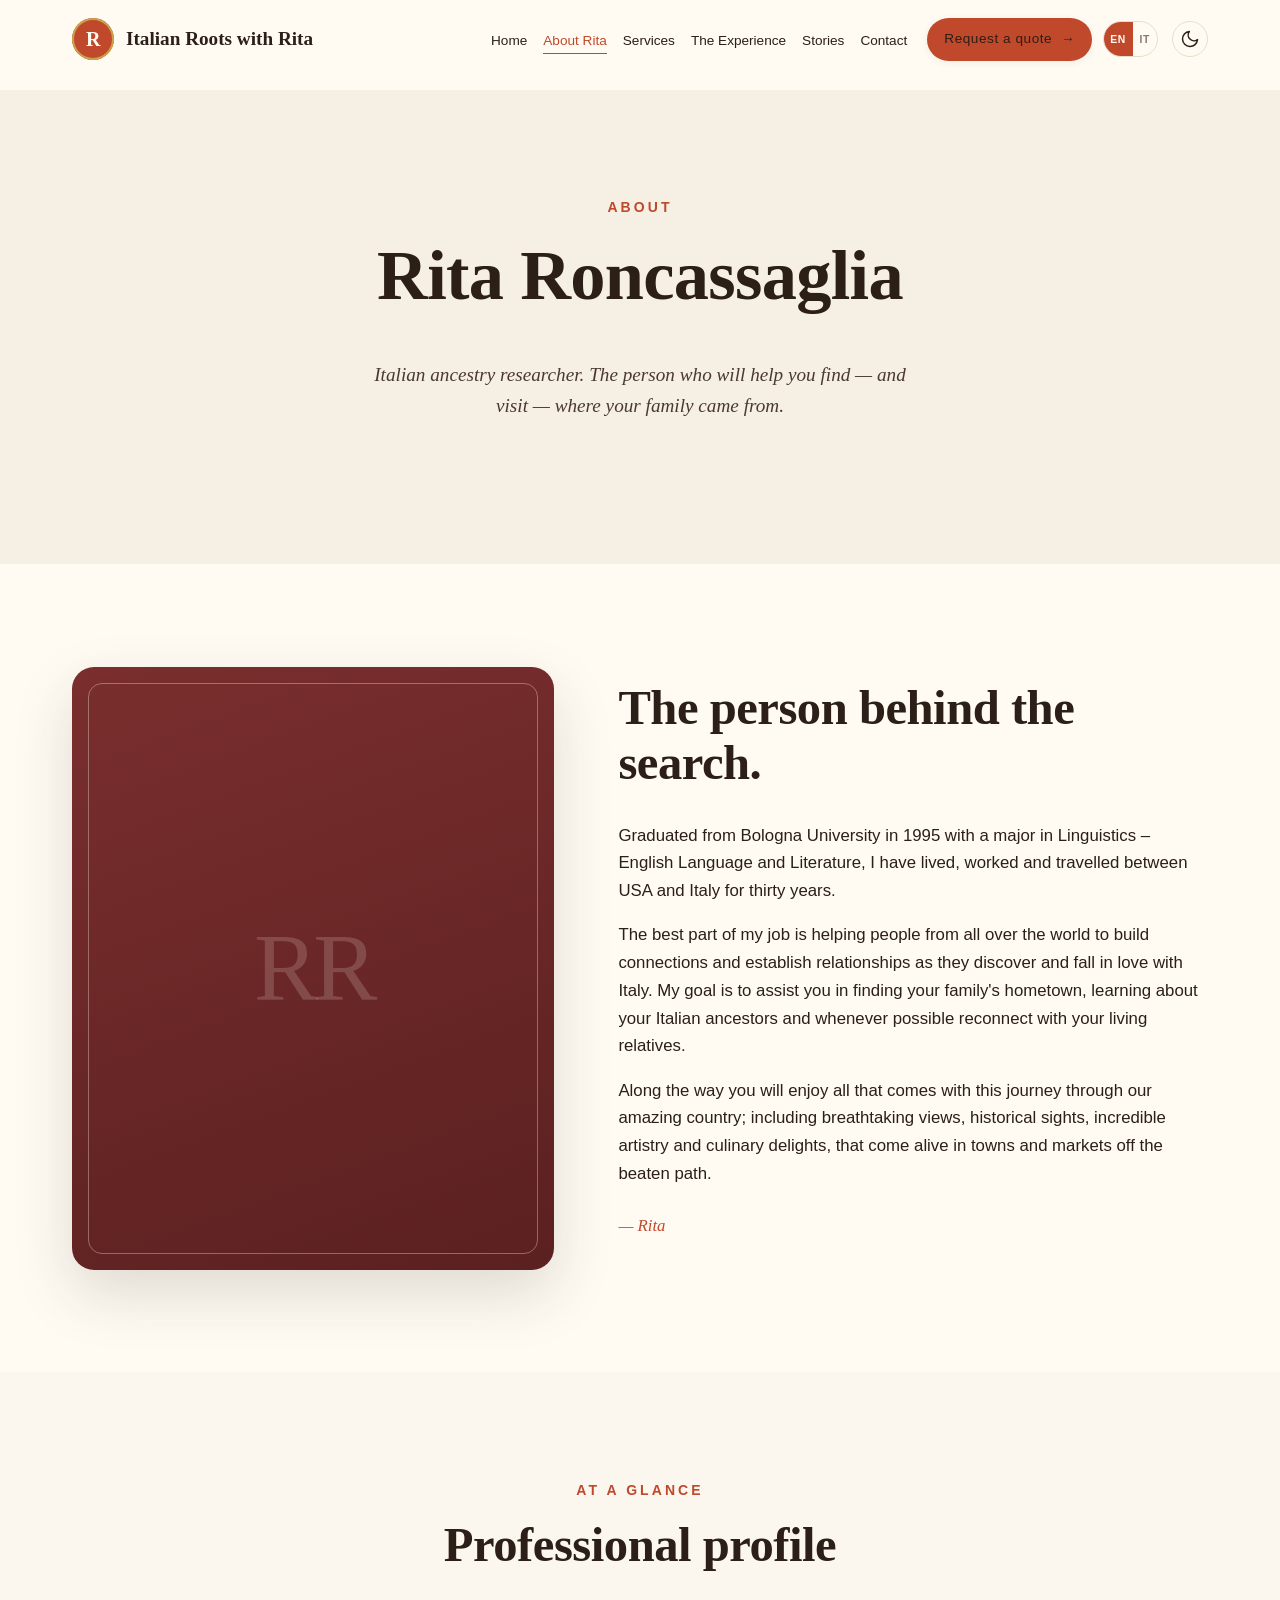
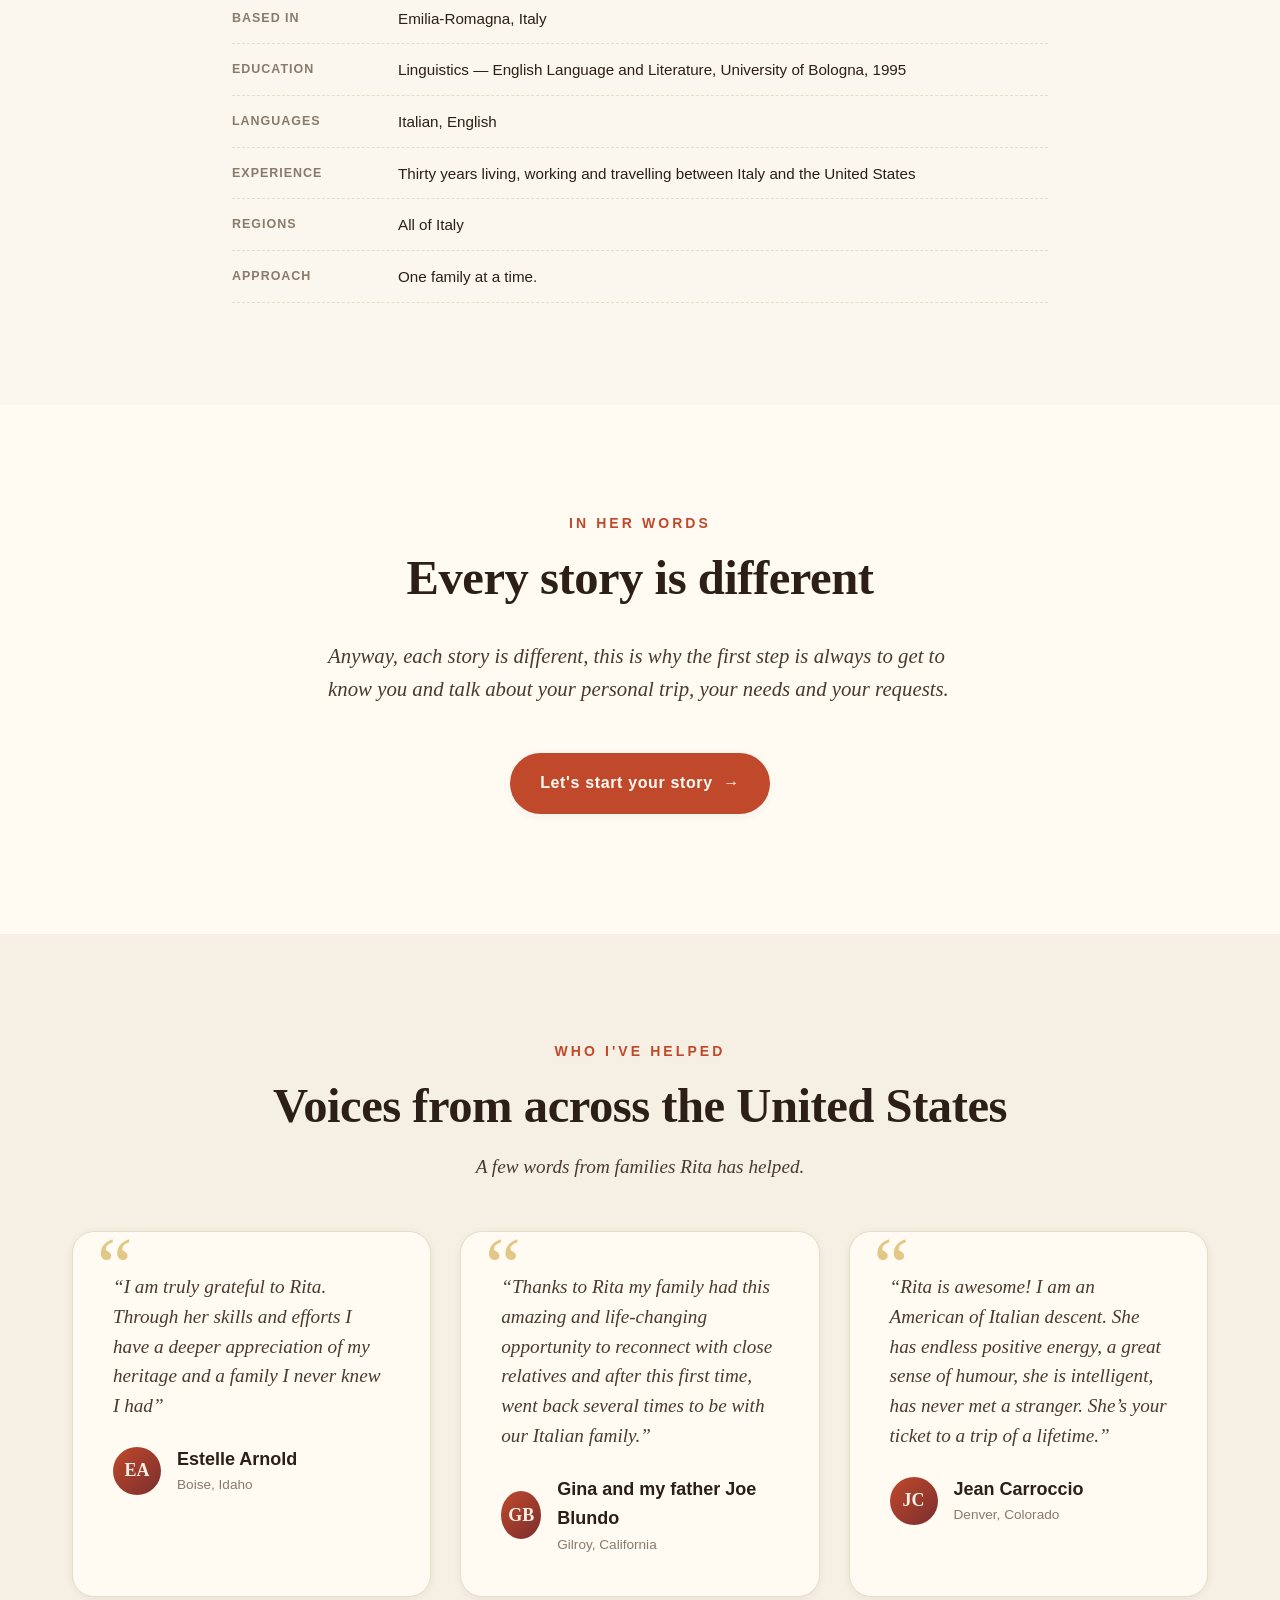
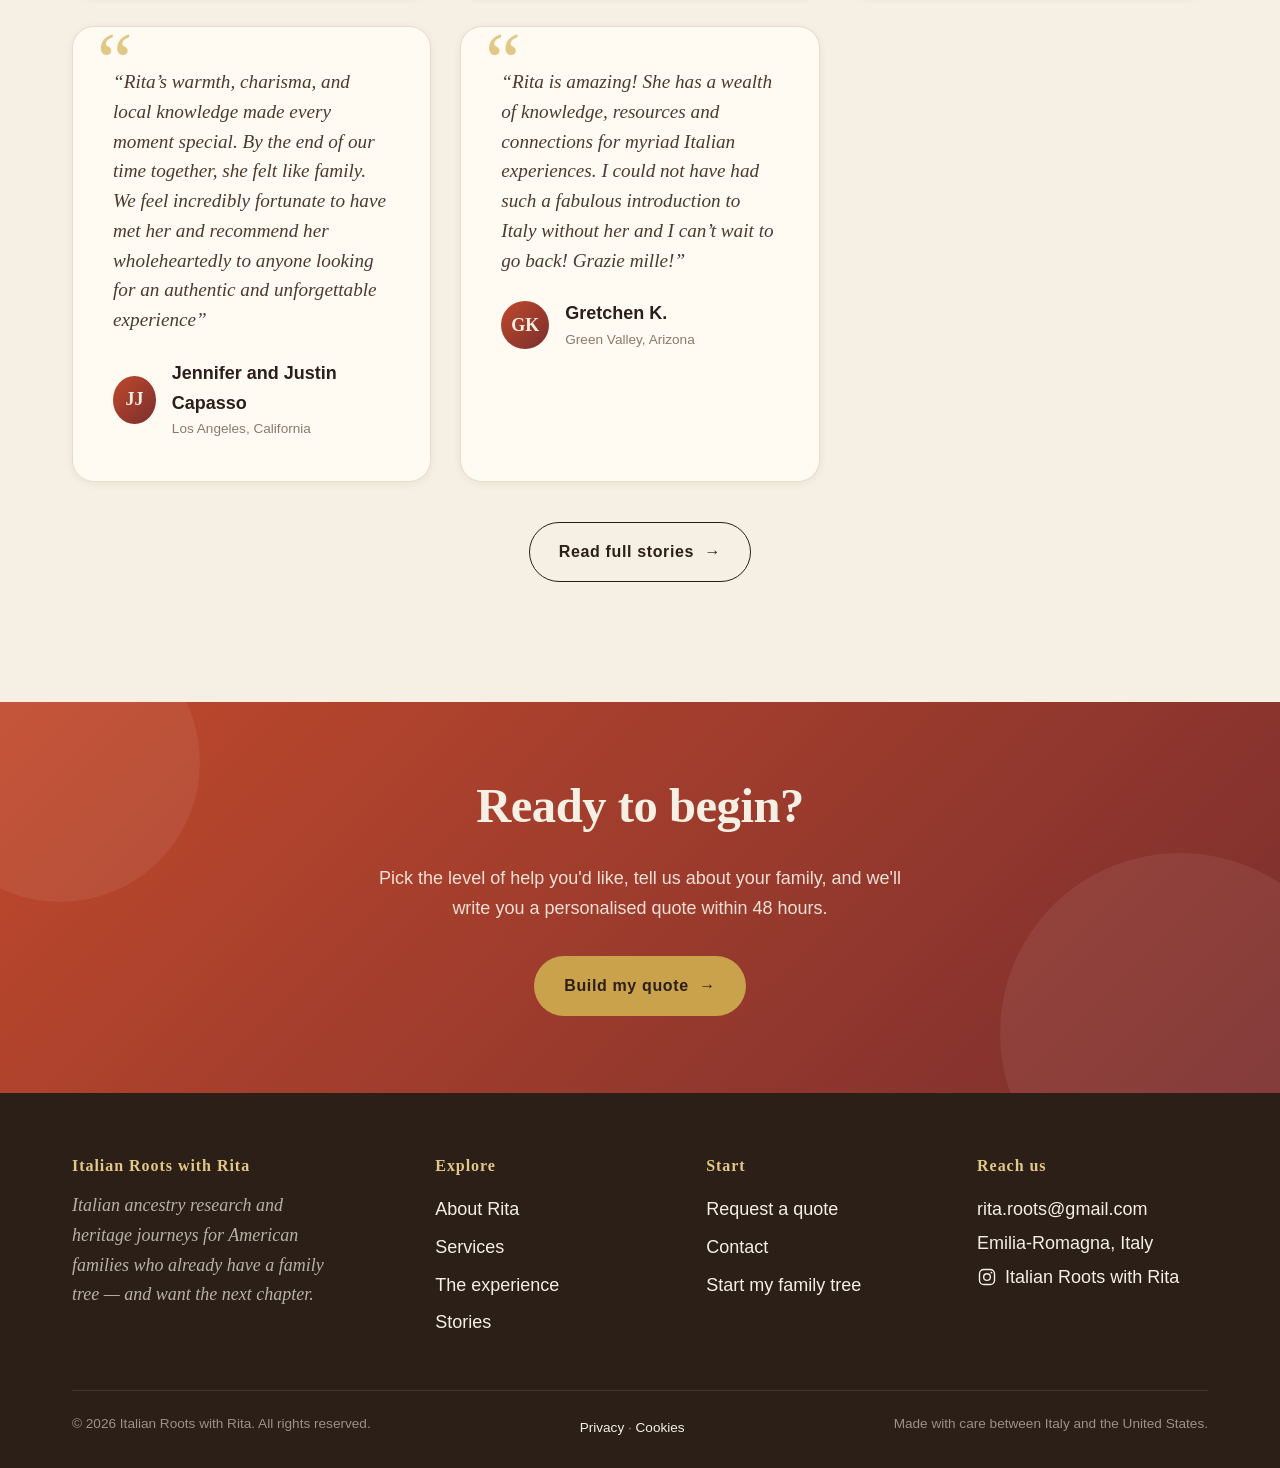
==== commit fe43b8f2: "Visualizzazione su smartphone, nuova frase di apertura, nuova recensione Le foto non dipendono piu' " ====
--- a/about.html
+++ b/about.html
@@ -17,6 +17,12 @@
       }
       apply();
       window.addEventListener("pageshow", function(e){ if(e.persisted) apply(); });
+      /* Le animazioni di ingresso (.reveal) partono da opacity:0 e vengono
+         accese da main.js. Se lo script non arriva — rete lenta sul cellulare,
+         blocco degli script, errore JS — senza questa classe foto e testi
+         resterebbero invisibili per sempre. Il CSS nasconde .reveal solo
+         quando trova html.js, quindi senza JS la pagina si vede tutta. */
+      document.documentElement.className += " js";
     })();
   </script>
   <title>About Rita — Italian Ancestry Research</title>
--- a/assets/css/main.css
+++ b/assets/css/main.css
@@ -1189,22 +1189,32 @@
 /* =============================================================
    REVEAL / MICRO ANIMATIONS
    ============================================================= */
-.reveal {
+/* Regola d'oro: .reveal nasconde il contenuto SOLO se il JavaScript e'
+   davvero attivo (html.js, messa dallo script inline nel <head>). Senza
+   questa condizione, un main.js che non arriva — rete mobile lenta, script
+   bloccati, un errore JS a monte — lascerebbe foto e testi invisibili per
+   sempre. Il caso peggiore diventa "nessuna animazione", non "pagina vuota". */
+.js .reveal {
   opacity: 0;
   transform: translateY(28px);
   transition:
     opacity var(--t-slow) var(--ease),
     transform var(--t-slow) var(--ease);
-  will-change: transform, opacity;
-}
-.reveal.is-visible {
+}
+.js .reveal.is-visible {
   opacity: 1;
   transform: none;
 }
-.reveal.reveal--left  { transform: translateX(-28px); }
-.reveal.reveal--right { transform: translateX(28px); }
-.reveal.is-visible.reveal--left,
-.reveal.is-visible.reveal--right { transform: none; }
+.js .reveal.reveal--left  { transform: translateX(-28px); }
+.js .reveal.reveal--right { transform: translateX(28px); }
+.js .reveal.is-visible.reveal--left,
+.js .reveal.is-visible.reveal--right { transform: none; }
+
+/* will-change solo finche' l'elemento deve ancora entrare. Tenerlo acceso
+   su tutti i .reveal creava decine di layer di composizione permanenti: su
+   iPhone la memoria video finisce e le foto grandi vengono disegnate vuote.
+   Appena l'elemento e' visibile il layer viene liberato. */
+.js .reveal:not(.is-visible) { will-change: transform, opacity; }
 
 .reveal[data-delay="100"] { transition-delay: 100ms; }
 .reveal[data-delay="200"] { transition-delay: 200ms; }
@@ -1293,7 +1303,7 @@
     transition-duration: 0.01ms !important;
     scroll-behavior: auto !important;
   }
-  .reveal { opacity: 1; transform: none; }
+  .js .reveal, .js .reveal.reveal--left, .js .reveal.reveal--right { opacity: 1; transform: none; }
 }
 
 /* =============================================================
--- a/assets/css/responsive.css
+++ b/assets/css/responsive.css
@@ -442,11 +442,13 @@
 @media (max-width: 640px) {
 
   /* Reveal animations must not move sideways on phones (would cause a
-     horizontal jiggle / scrollbar). Use vertical motion only. */
-  .reveal.reveal--left,
-  .reveal.reveal--right { transform: translateY(26px) !important; }
-  .reveal.is-visible.reveal--left,
-  .reveal.is-visible.reveal--right { transform: none !important; }
+     horizontal jiggle / scrollbar). Use vertical motion only.
+     Scoped to .js: senza JavaScript il contenuto non deve restare
+     spostato di 26px per sempre. */
+  .js .reveal.reveal--left,
+  .js .reveal.reveal--right { transform: translateY(26px) !important; }
+  .js .reveal.is-visible.reveal--left,
+  .js .reveal.is-visible.reveal--right { transform: none !important; }
 
   /* --- Hero --- */
   .hero { padding: 1rem 0 2.2rem; }
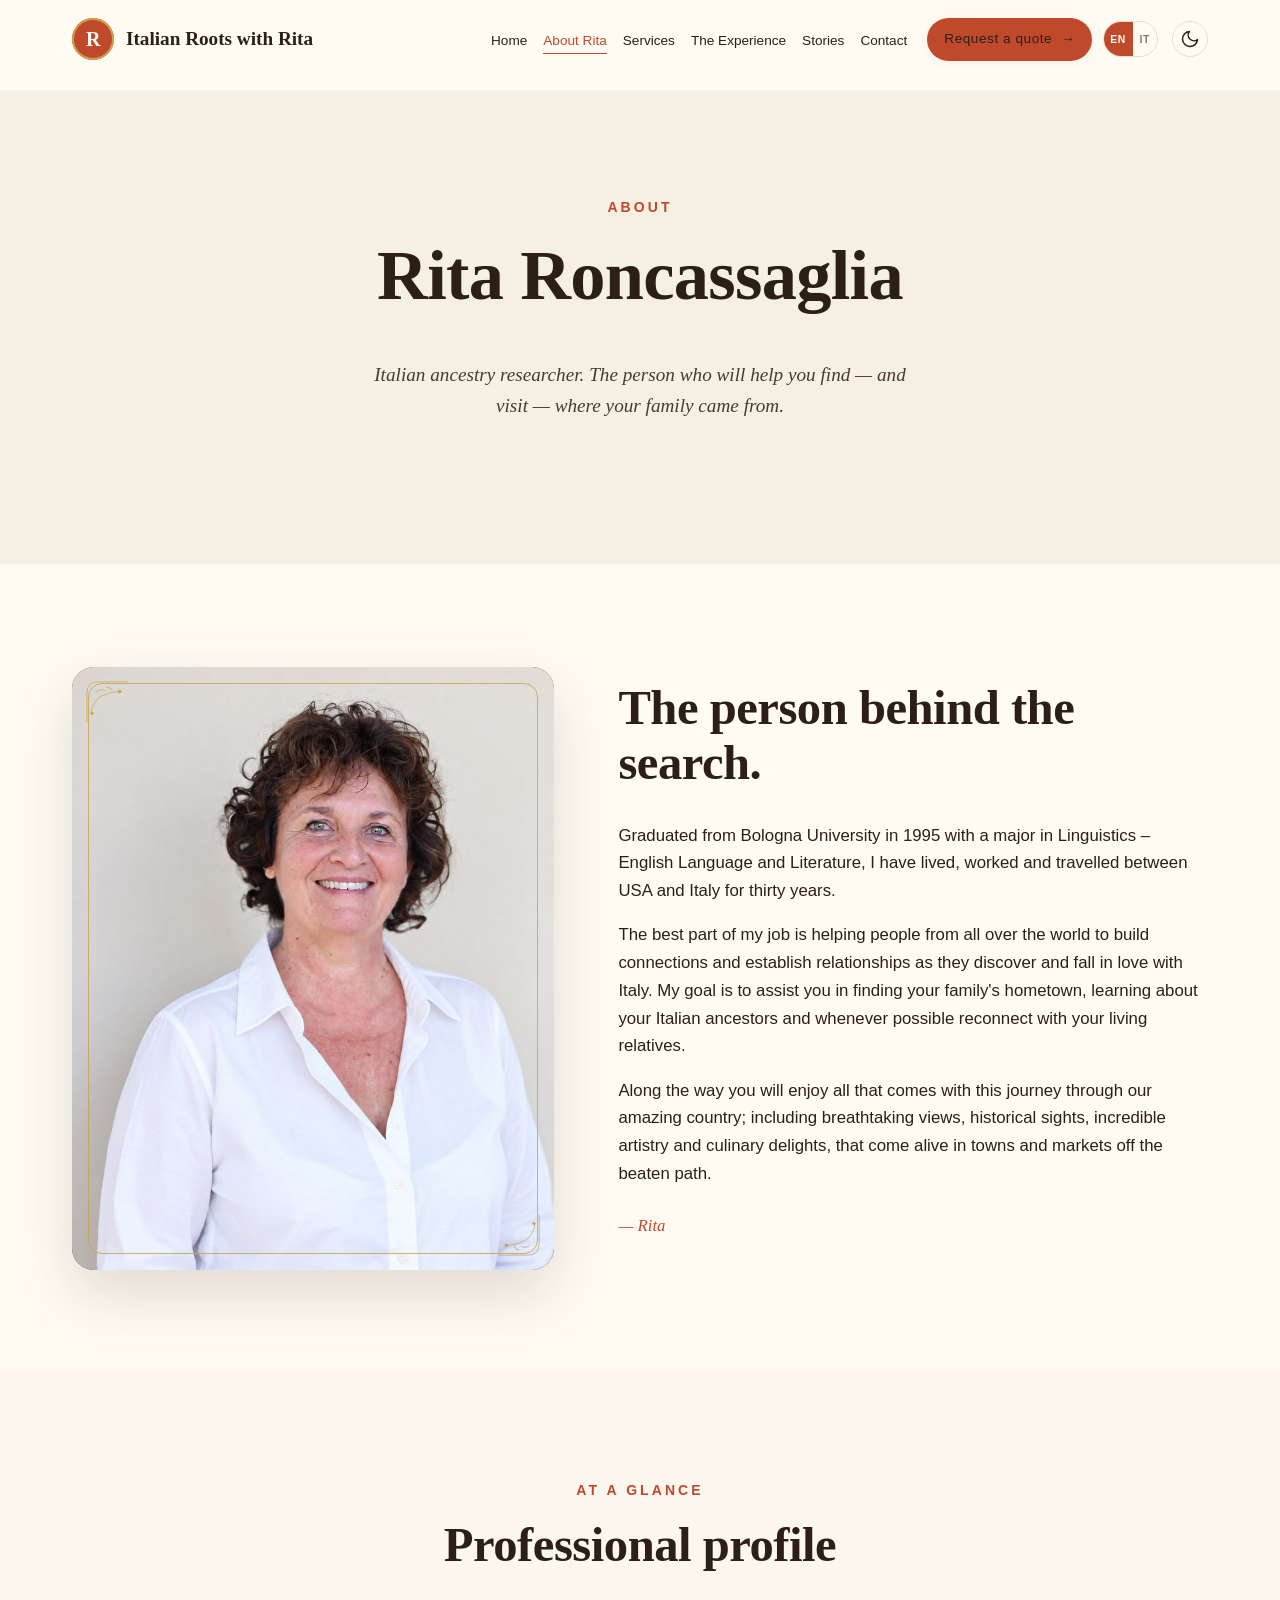
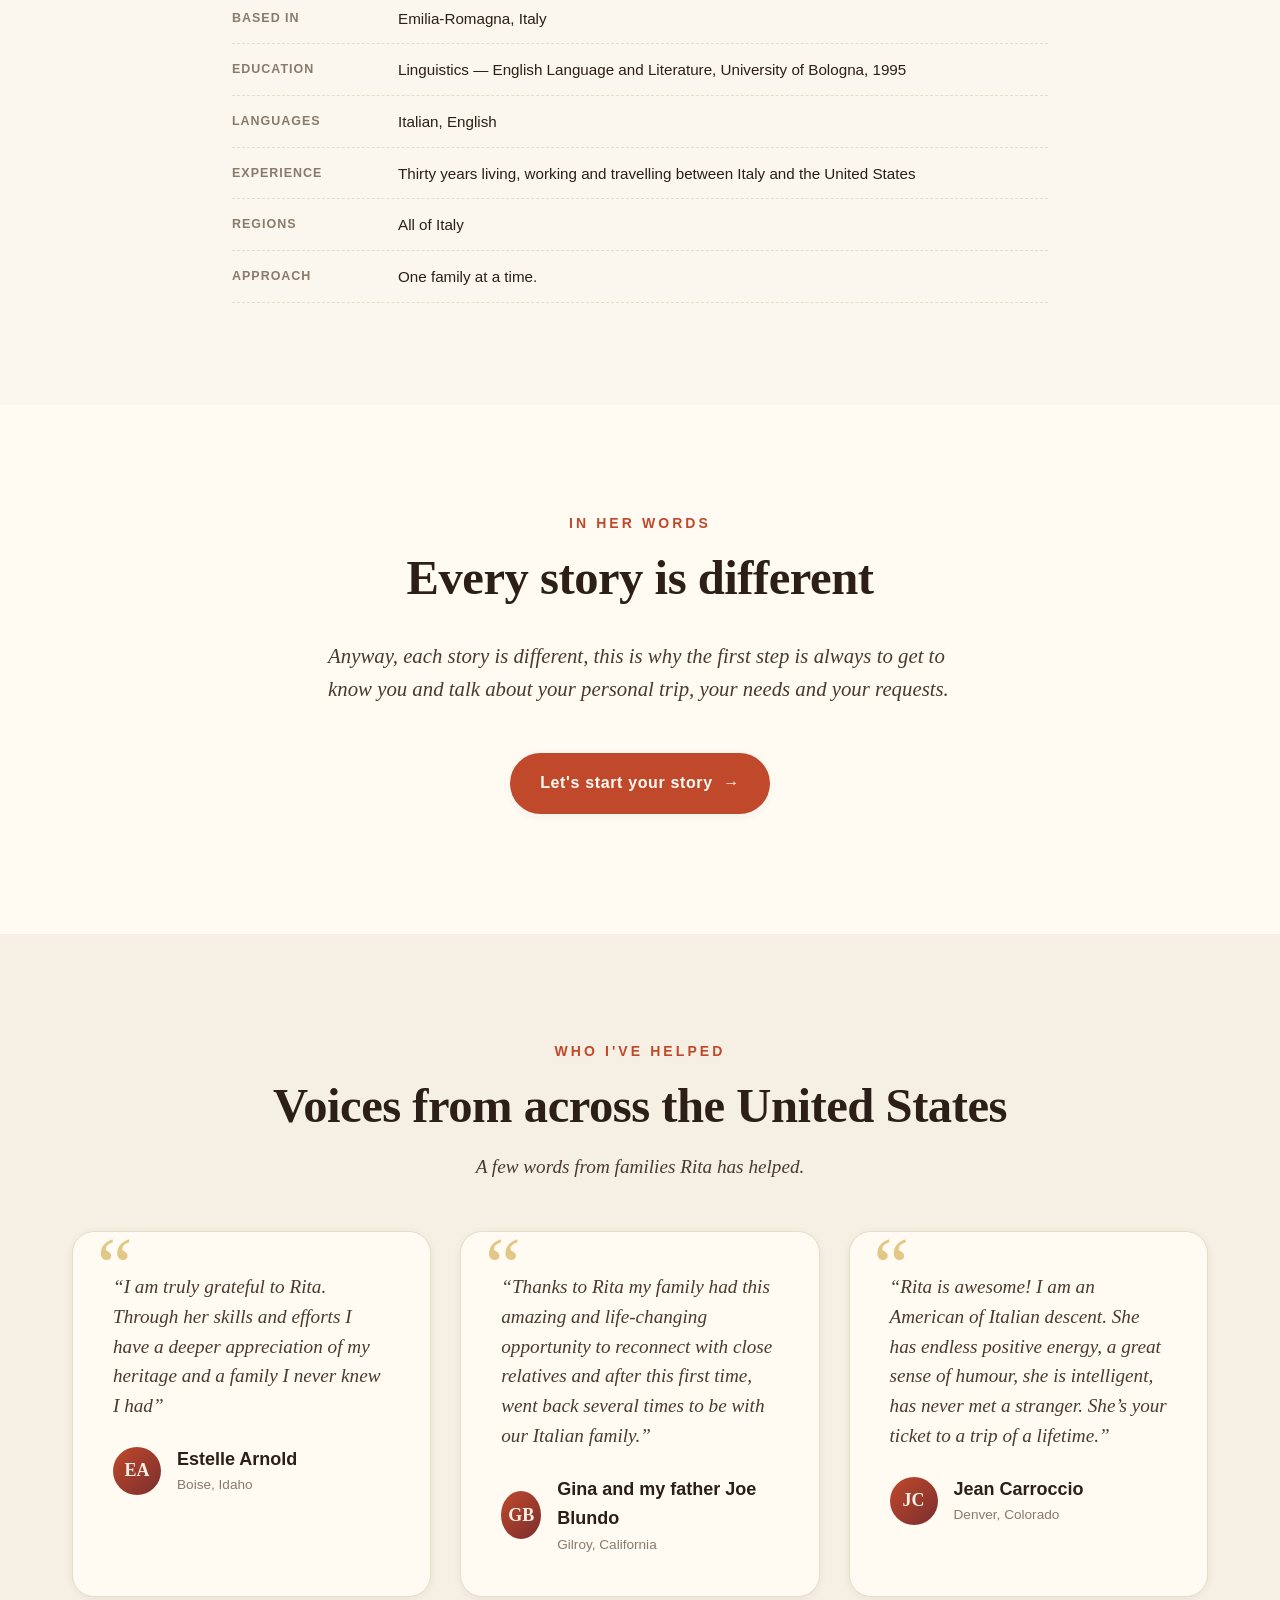
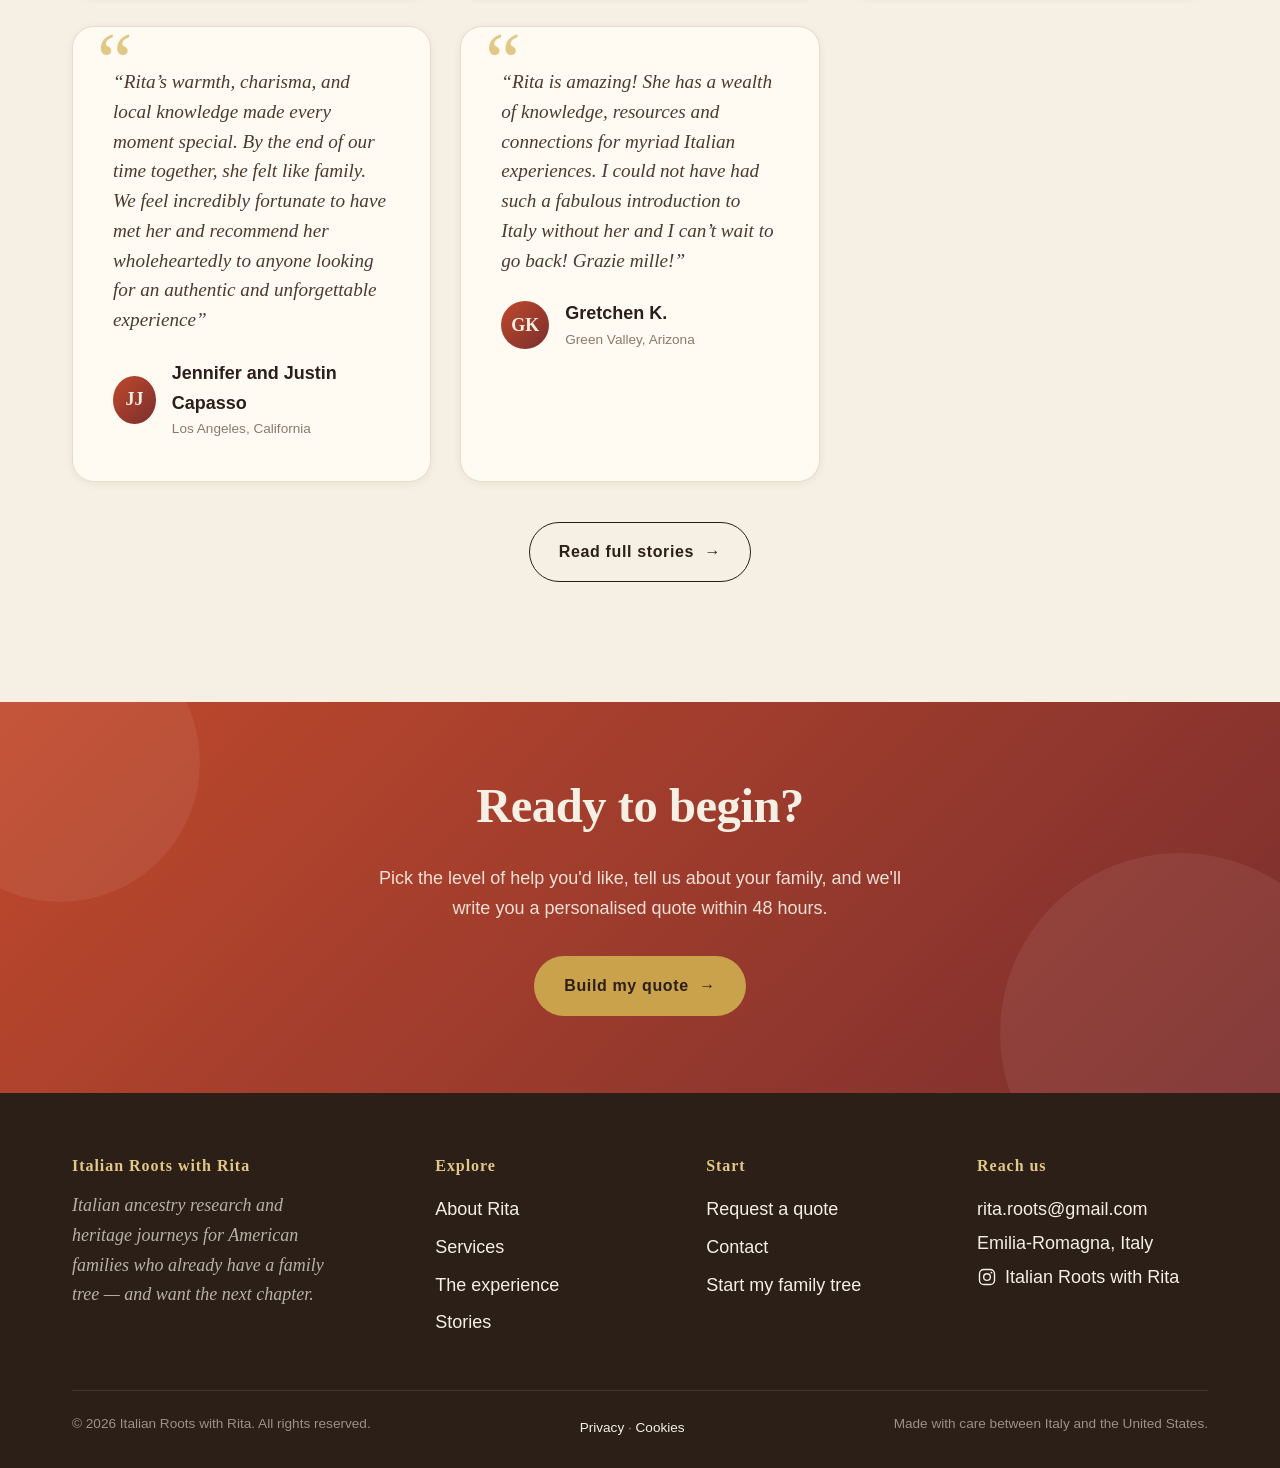
==== commit 99ab8b40: "Foto di Rita nei riquadri di presentazione (Home e About) - Nuova assets/img/rita.jpg (800x1200) al " ====
--- a/about.html
+++ b/about.html
@@ -103,10 +103,11 @@
     <section class="section">
       <div class="container">
         <div class="profile">
-          <div class="profile__media reveal reveal--left">
+          <div class="profile__media profile__media--photo reveal reveal--left">
+            <img class="profile__photo" src="assets/img/rita.jpg" alt="Portrait of Rita Roncassaglia, smiling, in a white shirt." width="800" height="1200" decoding="async" />
             <div class="frame-ornament"></div>
-            <object class="ornament" style="position:absolute; top:14px; left:14px; width:46px; color: var(--c-gold-soft);" data="assets/img/ornament-corner.svg" type="image/svg+xml" aria-hidden="true"></object>
-            <object class="ornament" style="position:absolute; bottom:14px; right:14px; width:46px; color: var(--c-gold-soft); transform: rotate(180deg);" data="assets/img/ornament-corner.svg" type="image/svg+xml" aria-hidden="true"></object>
+            <span class="media-frame__corner media-frame__corner--tl" aria-hidden="true"><svg viewBox="0 0 80 80" fill="none"><g stroke="currentColor" stroke-width="1.2" stroke-linecap="round"><path d="M5 75 L5 25 Q5 5 25 5 L75 5"/><path d="M12 60 Q14 40 30 30 Q44 22 60 22"/><circle cx="62" cy="22" r="2.4" fill="currentColor"/><circle cx="14" cy="60" r="2" fill="currentColor"/><path d="M22 22 q 6 -6 14 -2"/><path d="M40 14 q 6 0 9 6"/></g></svg></span>
+            <span class="media-frame__corner media-frame__corner--br" aria-hidden="true"><svg viewBox="0 0 80 80" fill="none"><g stroke="currentColor" stroke-width="1.2" stroke-linecap="round"><path d="M5 75 L5 25 Q5 5 25 5 L75 5"/><path d="M12 60 Q14 40 30 30 Q44 22 60 22"/><circle cx="62" cy="22" r="2.4" fill="currentColor"/><circle cx="14" cy="60" r="2" fill="currentColor"/><path d="M22 22 q 6 -6 14 -2"/><path d="M40 14 q 6 0 9 6"/></g></svg></span>
           </div>
           <div class="profile__body reveal reveal--right">
             <h2>The person behind the search.</h2>
@@ -178,6 +179,7 @@
           <p class="section-subtitle reveal" style="margin-left:auto; margin-right:auto;">
             A few words from families Rita has helped.
           </p>
+          <p class="reviews-note" lang="it">Le recensioni sono riportate in lingua originale, per non snaturare il contenuto di ciò che i visitatori hanno voluto esprimere.</p>
         </div>
 
         <div class="testimonials-grid" style="margin-top: 3rem;">
--- a/assets/css/main.css
+++ b/assets/css/main.css
@@ -719,6 +719,19 @@
   gap: 1.8rem;
 }
 
+/* Nota "recensioni in lingua originale": esiste solo nel sito italiano.
+   i18n.js imposta <html lang>, quindi in inglese resta nascosta. */
+.reviews-note {
+  font-family: var(--f-accent);
+  font-style: italic;
+  font-size: 1.1rem;
+  color: var(--c-ink-soft);
+  max-width: 60ch;
+  margin: 1rem auto 0;
+  text-align: center;
+}
+html:not([lang="it"]) .reviews-note { display: none; }
+
 /* =============================================================
    PROCESS STEPS
    ============================================================= */
@@ -795,6 +808,23 @@
   border-radius: calc(var(--radius-l) - 8px);
   pointer-events: none;
 }
+/* Con la foto di Rita: niente monogramma "RR" sopra l'immagine. */
+.profile__media--photo::after { display: none; }
+.profile__photo {
+  position: absolute;
+  inset: 0;
+  width: 100%;
+  height: 100%;
+  object-fit: cover;
+  object-position: 50% 10%;   /* il volto resta nel riquadro anche quando e' tagliato */
+}
+/* Ritratto nel riquadro della home: stessa inquadratura */
+.media-frame__img--portrait { object-position: 50% 10%; }
+/* La foto ha lo sfondo chiaro: filetto e angoli in oro pieno,
+   altrimenti crema e oro chiaro spariscono. */
+.profile__media--photo .frame-ornament,
+.profile__media--photo .media-frame__rule { border-color: rgba(201, 162, 75, 0.8); }
+.profile__media--photo .media-frame__corner { color: var(--c-gold); }
 
 .profile__body p { font-size: 1.05rem; }
 .profile__signature {
@@ -1134,7 +1164,7 @@
    ============================================================= */
 .footer {
   background: var(--c-ink);
-  color: var(--c-cream);
+  color: var(--c-text-fixed-light);
   padding: 4rem 0 1.5rem;
 }
 .footer__grid {
@@ -1149,8 +1179,10 @@
   letter-spacing: 0.06em;
   margin-bottom: 1rem;
 }
+/* --c-text-fixed-light, non --c-cream: in modalita' scura --c-cream diventa
+   un marrone scuro e i link sparirebbero sul fondo del footer. */
 .footer a {
-  color: var(--c-cream);
+  color: var(--c-text-fixed-light);
   display: inline-block;
   padding: 0.25rem 0;
 }
